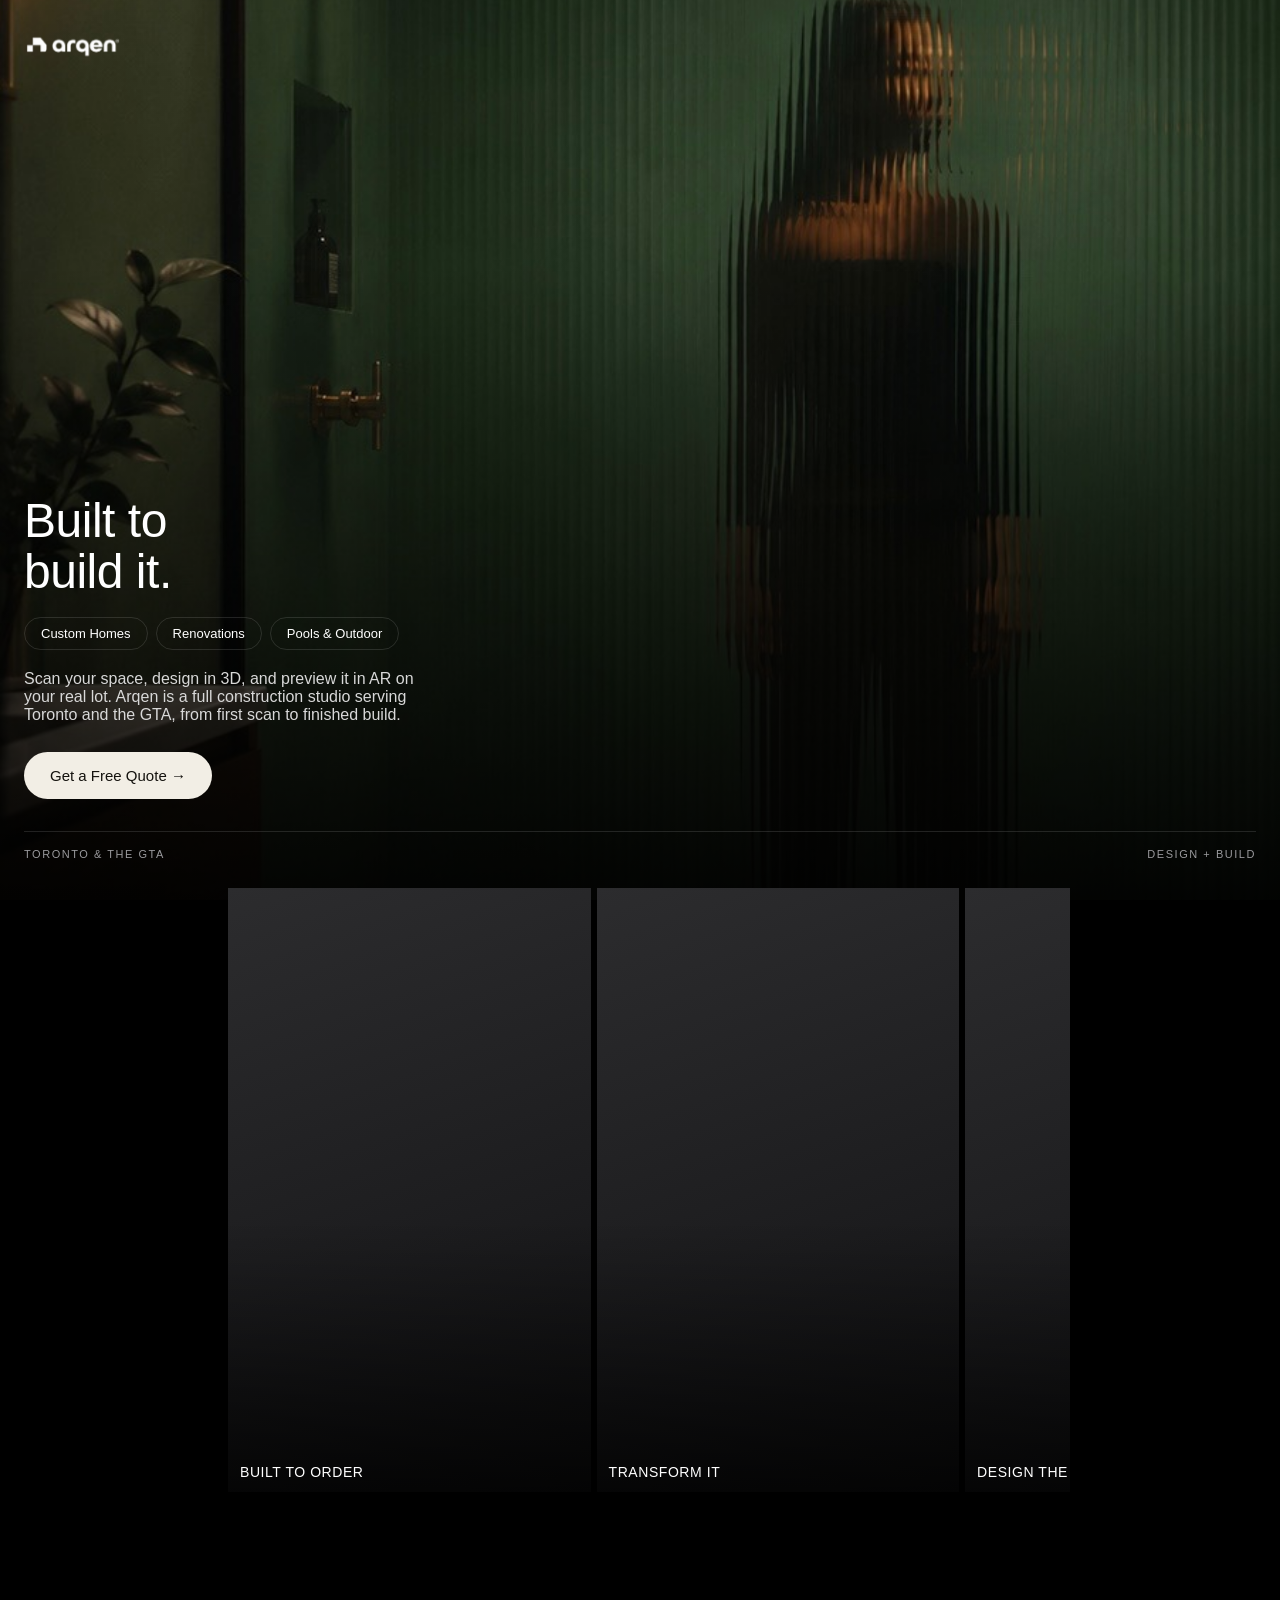
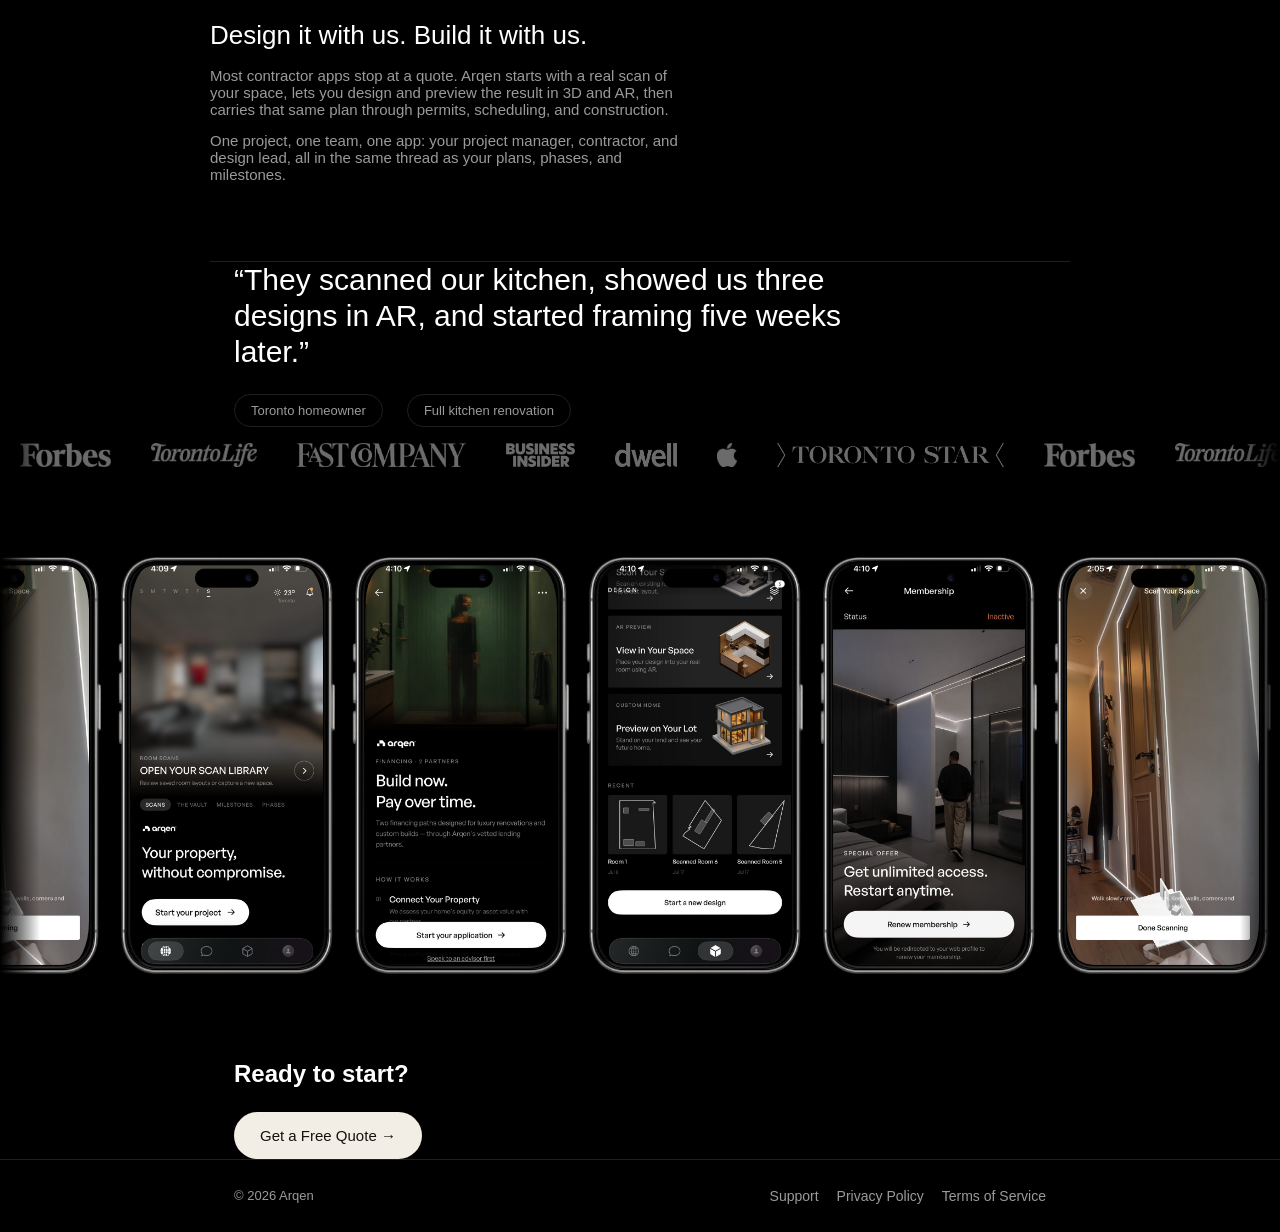
==== index.html @ 8a3a3254 "Phone carousel: manual scroll only (no auto-scroll), still loops infinitely, keep edge fade" ====
<!DOCTYPE html>
<html lang="en">
<head>
<meta charset="UTF-8">
<meta name="viewport" content="width=device-width, initial-scale=1.0">
<title>Arqen — Built to Build It</title>
<meta name="description" content="Arqen is a construction studio serving Toronto and the GTA. Scan, design, and preview your renovation, custom home, pool, or outdoor project in AR, then let our team build it.">
<link rel="stylesheet" href="style.css">
</head>
<body>

<section class="hero">
  <div class="hero-bg" style="background-image:url('img/hero.jpg');"></div>

  <div class="brandbar">
    <img src="img/logo.png" alt="Arqen">
  </div>

  <a id="float-quote" class="btn btn-primary float-cta" href="#quote">Get a Free Quote →</a>

  <div class="hero-content">
    <h1>Built to<br>build it.</h1>

    <div class="tags-row">
      <span class="tag">Custom Homes</span>
      <span class="tag">Renovations</span>
      <span class="tag">Pools &amp; Outdoor</span>
    </div>

    <p class="sub">Scan your space, design in 3D, and preview it in AR on your real lot. Arqen is a full construction studio serving Toronto and the GTA, from first scan to finished build.</p>

    <a class="btn btn-primary" href="#quote">Get a Free Quote →</a>

    <div class="infobar">
      <span class="eyebrow">Toronto &amp; the GTA</span>
      <span class="eyebrow">Design + Build</span>
    </div>
  </div>
</section>

<section class="block carousel-block fade-up">
  <div class="carousel">
    <div class="carousel-card">
      <div class="cap">
        <div class="title">BUILT TO ORDER</div>
      </div>
    </div>
    <div class="carousel-card">
      <div class="cap">
        <div class="title">TRANSFORM IT</div>
      </div>
    </div>
    <div class="carousel-card">
      <div class="cap">
        <div class="title">DESIGN THE YARD</div>
      </div>
    </div>
    <div class="carousel-card">
      <div class="cap">
        <div class="title">SCAN IT FIRST</div>
      </div>
    </div>
  </div>
</section>

<section class="wrap block fade-up">
  <h2>Design it with us. Build it with us.</h2>
  <p>Most contractor apps stop at a quote. Arqen starts with a real scan of your space, lets you design and preview the result in 3D and AR, then carries that same plan through permits, scheduling, and construction.</p>
  <p>One project, one team, one app: your project manager, contractor, and design lead, all in the same thread as your plans, phases, and milestones.</p>
</section>

<section class="wrap quote-block fade-up">
  <blockquote>&ldquo;They scanned our kitchen, showed us three designs in AR, and started framing five weeks later.&rdquo;</blockquote>
  <div class="quote-meta">
    <span class="quote-badge">Toronto homeowner</span>
    <span class="quote-badge">Full kitchen renovation</span>
  </div>
</section>

<section class="fade-up" style="padding: 8px 0 48px;">
  <div class="press-marquee">
    <div class="press-track" id="pressTrack">
      <div class="press-row">
        <img class="press-item" src="img/press/forbes-white.png" alt="Forbes">
        <img class="press-item" src="img/press/toronto-life-white.png" alt="Toronto Life">
        <img class="press-item" src="img/press/fast-company-white.png" alt="Fast Company">
        <img class="press-item" src="img/press/business-insider-white.png" alt="Business Insider">
        <img class="press-item" src="img/press/dwell-white.png" alt="Dwell">
        <img class="press-item" src="img/press/apple-white.png" alt="Apple">
        <img class="press-item" src="img/press/toronto-star-white.png" alt="Toronto Star">
      </div>
      <div class="press-row" aria-hidden="true">
        <img class="press-item" src="img/press/forbes-white.png" alt="">
        <img class="press-item" src="img/press/toronto-life-white.png" alt="">
        <img class="press-item" src="img/press/fast-company-white.png" alt="">
        <img class="press-item" src="img/press/business-insider-white.png" alt="">
        <img class="press-item" src="img/press/dwell-white.png" alt="">
        <img class="press-item" src="img/press/apple-white.png" alt="">
        <img class="press-item" src="img/press/toronto-star-white.png" alt="">
      </div>
    </div>
  </div>
</section>

<section class="phones-block fade-up">
  <div class="phones-marquee">
    <div class="phones-track" id="phonesTrack">
      <div class="phones-row">
        <div class="phone-mock"><div class="phone-screen"><img src="img/screenshots/app-1.jpg" alt="Arqen app screen"></div><img class="phone-frame" src="img/iphone17-frame.png" alt=""></div>
        <div class="phone-mock"><div class="phone-screen"><img src="img/screenshots/app-2.jpg" alt="Arqen app screen"></div><img class="phone-frame" src="img/iphone17-frame.png" alt=""></div>
        <div class="phone-mock"><div class="phone-screen"><img src="img/screenshots/app-3.jpg" alt="Arqen app screen"></div><img class="phone-frame" src="img/iphone17-frame.png" alt=""></div>
        <div class="phone-mock"><div class="phone-screen"><img src="img/screenshots/app-4.jpg" alt="Arqen app screen"></div><img class="phone-frame" src="img/iphone17-frame.png" alt=""></div>
        <div class="phone-mock"><div class="phone-screen"><img src="img/screenshots/app-5.jpg" alt="Arqen app screen"></div><img class="phone-frame" src="img/iphone17-frame.png" alt=""></div>
      </div>
      <div class="phones-row" aria-hidden="true">
        <div class="phone-mock"><div class="phone-screen"><img src="img/screenshots/app-1.jpg" alt=""></div><img class="phone-frame" src="img/iphone17-frame.png" alt=""></div>
        <div class="phone-mock"><div class="phone-screen"><img src="img/screenshots/app-2.jpg" alt=""></div><img class="phone-frame" src="img/iphone17-frame.png" alt=""></div>
        <div class="phone-mock"><div class="phone-screen"><img src="img/screenshots/app-3.jpg" alt=""></div><img class="phone-frame" src="img/iphone17-frame.png" alt=""></div>
        <div class="phone-mock"><div class="phone-screen"><img src="img/screenshots/app-4.jpg" alt=""></div><img class="phone-frame" src="img/iphone17-frame.png" alt=""></div>
        <div class="phone-mock"><div class="phone-screen"><img src="img/screenshots/app-5.jpg" alt=""></div><img class="phone-frame" src="img/iphone17-frame.png" alt=""></div>
      </div>
    </div>
  </div>
</section>

<section class="wrap final-cta fade-up">
  <h2 style="margin-bottom:24px;">Ready to start?</h2>
  <a id="quote" class="btn btn-primary" href="mailto:support@arqenhause.com?subject=Free%20Quote%20Request">Get a Free Quote →</a>
</section>

<footer>
  <div class="wrap">
    <div class="muted">© 2026 Arqen</div>
    <div class="links">
      <a href="/support.html">Support</a>
      <a href="/privacy.html">Privacy Policy</a>
      <a href="/terms.html">Terms of Service</a>
    </div>
  </div>
</footer>

<script>
  var els = document.querySelectorAll('.fade-up');
  var io = new IntersectionObserver(function(entries){
    entries.forEach(function(e){
      if (e.isIntersecting) { e.target.classList.add('in-view'); io.unobserve(e.target); }
    });
  }, { threshold: 0.15 });
  els.forEach(function(el){ io.observe(el); });

  var floatCta = document.getElementById('float-quote');
  var heroEl = document.querySelector('.hero');
  var heroH = heroEl.offsetHeight;
  function onScroll(){
    if (window.scrollY > heroH * 0.6) { floatCta.classList.add('show'); }
    else { floatCta.classList.remove('show'); }
  }
  window.addEventListener('scroll', onScroll, { passive: true });
  onScroll();

  // Press logo marquee: slow, seamless auto-scroll, mirrors the app paywall.
  (function(){
    var track = document.getElementById('pressTrack');
    if (!track) return;
    var speed = 34; // px/sec, matches the app's marquee feel
    function setDuration(){
      var half = track.scrollWidth / 2;
      if (half > 0) track.style.animationDuration = (half / speed) + 's';
    }
    setDuration();
    window.addEventListener('resize', setDuration);
  })();

  // App screenshot phone carousel: manual scroll only, loops infinitely, no snapping.
  (function(){
    var track = document.getElementById('phonesTrack');
    var viewport = track ? track.parentElement : null;
    if (!track || !viewport) return;
    function loopWidth(){ return track.scrollWidth / 2; }
    // Start in the middle copy so the user can scroll either direction and still loop.
    viewport.scrollLeft = loopWidth();
    viewport.addEventListener('scroll', function(){
      var half = loopWidth();
      if (half <= 0) return;
      if (viewport.scrollLeft <= 0) {
        viewport.scrollLeft += half;
      } else if (viewport.scrollLeft >= half * 2 - viewport.clientWidth) {
        viewport.scrollLeft -= half;
      }
    }, { passive: true });
  })();
</script>

</body>
</html>
---- style.css ----
@import url('https://api.fontshare.com/v2/css?f[]=general-sans@400,500,600,700&display=swap');

:root {
  --black: #000000;
  --charcoal-1: #1c1c1e;
  --charcoal-2: #2c2c2e;
  --cream: #f2eee5;
  --white: #ffffff;
  --muted: #9a9a9d;
  --hairline: rgba(255,255,255,0.12);
}
* { box-sizing: border-box; }
html, body { margin: 0; padding: 0; }
html { scrollbar-width: none; -ms-overflow-style: none; }
html::-webkit-scrollbar { display: none; width: 0; height: 0; }
body {
  background: var(--black);
  color: var(--white);
  font-family: 'General Sans', -apple-system, BlinkMacSystemFont, sans-serif;
  font-weight: 400;
  -webkit-font-smoothing: antialiased;
  scrollbar-width: none;
}
body::-webkit-scrollbar { display: none; width: 0; height: 0; }
a { color: var(--white); }

.eyebrow {
  text-transform: uppercase;
  letter-spacing: 0.14em;
  font-size: 12px;
  color: var(--muted);
  font-weight: 500;
}

/* Top logo row */
.brandbar {
  position: fixed;
  top: 28px;
  left: 24px;
  z-index: 50;
}
.brandbar img { height: 32px; display: block; }

/* Hero */
.hero {
  position: relative;
  min-height: 100vh;
  width: 100%;
  overflow: hidden;
  display: flex;
  flex-direction: column;
  justify-content: flex-end;
}
.hero-bg {
  position: absolute;
  inset: 0;
  background-size: cover;
  background-position: center;
  z-index: 0;
}
.hero-bg::after {
  content: "";
  position: absolute;
  inset: 0;
  background: linear-gradient(to bottom, rgba(0,0,0,0.05) 30%, rgba(0,0,0,0.9) 100%);
}
.hero-content {
  position: relative;
  z-index: 2;
  padding: 0 24px 40px;
}
.hero h1 {
  font-size: 11vw;
  line-height: 1.05;
  letter-spacing: -0.01em;
  font-weight: 500;
  margin: 0 0 20px;
}
@media (min-width: 640px) {
  .hero h1 { font-size: 48px; }
}

.tags-row {
  display: flex;
  gap: 8px;
  flex-wrap: wrap;
  margin-bottom: 20px;
}
.tag {
  border: 1px solid var(--hairline);
  border-radius: 999px;
  padding: 8px 16px;
  font-size: 13px;
  color: var(--white);
  white-space: nowrap;
}

.hero p.sub {
  color: #d8d8d8;
  font-size: 16px;
  max-width: 420px;
  margin: 0 0 28px;
  font-weight: 400;
}

.btn {
  display: inline-flex;
  align-items: center;
  gap: 8px;
  padding: 15px 26px;
  border-radius: 999px;
  font-weight: 500;
  font-size: 15px;
  text-decoration: none;
}
.btn-primary { background: var(--cream); color: #14120e; }
.btn-primary:hover { opacity: 0.9; }

/* Bottom hairline info bar */
.infobar {
  border-top: 1px solid var(--hairline);
  margin-top: 32px;
  padding-top: 16px;
  display: flex;
  justify-content: space-between;
  align-items: center;
}
.infobar .eyebrow { font-size: 11px; }

footer {
  border-top: 1px solid var(--hairline);
  padding: 28px 0;
  background: var(--black);
}
footer .wrap { max-width: 860px; margin: 0 auto; padding: 0 24px; display: flex; justify-content: space-between; align-items: center; flex-wrap: wrap; gap: 12px; }
footer .links { display: flex; gap: 18px; font-size: 14px; }
footer .links a { color: var(--muted); text-decoration: none; }
footer .links a:hover { color: var(--white); }
footer .muted { color: var(--muted); font-size: 13px; }

/* Scroll fade-in */
.fade-up {
  opacity: 0;
  transform: translateY(18px);
  transition: opacity 0.7s ease, transform 0.7s ease;
}
.fade-up.in-view {
  opacity: 1;
  transform: translateY(0);
}

section.block { padding: 64px 0; }
section.carousel-block { padding-top: 0; margin-top: -12px; }

/* Carousel */
.carousel {
  display: flex;
  gap: 6px;
  overflow-x: auto;
  max-width: 860px;
  margin: 0 auto;
  padding: 0 18px;
  scroll-padding-inline: 18px;
  scroll-snap-type: x proximity;
  -webkit-overflow-scrolling: touch;
}
.carousel::-webkit-scrollbar { display: none; }
.carousel-card {
  position: relative;
  flex: 0 0 44%;
  aspect-ratio: 3/5;
  border-radius: 0;
  overflow: hidden;
  scroll-snap-align: start;
  background: linear-gradient(160deg, var(--charcoal-2) 0%, var(--charcoal-1) 60%, #101011 100%);
}
.carousel-card::after {
  content: "";
  position: absolute;
  inset: 0;
  background: linear-gradient(to bottom, rgba(0,0,0,0) 55%, rgba(0,0,0,0.75) 100%);
}
.carousel-card .cap {
  position: absolute;
  left: 12px; bottom: 12px; right: 12px;
  z-index: 2;
}
.carousel-card .cap .title {
  font-size: 14px;
  font-weight: 500;
  text-transform: uppercase;
  letter-spacing: 0.04em;
}

/* Phone mockup carousel: manual scroll, infinite loop, no snapping */
section.phones-block { padding: 24px 0 64px; overflow: hidden; }
.phones-marquee {
  overflow-x: auto;
  overflow-y: hidden;
  -webkit-overflow-scrolling: touch;
  -webkit-mask-image: linear-gradient(to right, transparent 0, #000 40px, #000 calc(100% - 40px), transparent 100%);
  mask-image: linear-gradient(to right, transparent 0, #000 40px, #000 calc(100% - 40px), transparent 100%);
}
.phones-marquee::-webkit-scrollbar { display: none; }
.phones-track {
  display: flex;
  width: max-content;
}
.phones-row {
  display: flex;
  gap: 14px;
  padding: 0 7px;
  flex-shrink: 0;
}
.phone-mock {
  position: relative;
  flex: 0 0 auto;
  width: 220px;
  aspect-ratio: 711 / 1360;
}
.phone-mock .phone-screen {
  position: absolute;
  left: 6.33%;
  right: 6.33%;
  top: 2.43%;
  bottom: 2.65%;
  border-radius: 11%;
  overflow: hidden;
  background: linear-gradient(160deg, var(--charcoal-2) 0%, var(--charcoal-1) 60%, #101011 100%);
}
.phone-mock .phone-screen img {
  width: 100%;
  height: 100%;
  object-fit: cover;
  display: block;
}
.phone-mock .phone-frame {
  position: absolute;
  inset: 0;
  width: 100%;
  height: 100%;
  z-index: 2;
  pointer-events: none;
}

/* Copy block */
.block h2 {
  font-size: 26px;
  font-weight: 500;
  margin: 0 0 16px;
  max-width: 520px;
}
.block p {
  color: var(--muted);
  font-size: 15px;
  max-width: 480px;
  margin: 0 0 14px;
}

/* Quote */
.quote-block { padding: 64px 0; border-top: 1px solid var(--hairline); }
.quote-block blockquote {
  font-size: 30px;
  font-weight: 500;
  margin: 0 0 24px;
  max-width: 620px;
  line-height: 1.2;
}
.quote-meta {
  display: flex;
  gap: 24px;
  align-items: center;
  flex-wrap: wrap;
}
.quote-badge {
  border: 1px solid var(--hairline);
  border-radius: 999px;
  padding: 8px 16px;
  font-size: 13px;
  color: var(--muted);
}

/* Press marquee: slow, seamless auto-scroll, mirrors the app paywall */
.press-marquee {
  overflow: hidden;
  padding: 8px 0 16px;
  -webkit-mask-image: linear-gradient(to right, transparent, #000 40px, #000 calc(100% - 40px), transparent);
  mask-image: linear-gradient(to right, transparent, #000 40px, #000 calc(100% - 40px), transparent);
}
.press-track {
  display: flex;
  width: max-content;
  animation: press-scroll 30s linear infinite;
}
.press-marquee:hover .press-track { animation-play-state: paused; }
@keyframes press-scroll {
  from { transform: translateX(0); }
  to { transform: translateX(-50%); }
}
.press-row {
  display: flex;
  gap: 40px;
  flex: 0 0 auto;
  padding: 0 20px;
}
.press-item {
  flex: 0 0 auto;
  height: 24px;
  width: auto;
  opacity: 0.42;
  display: block;
}

/* Final CTA */
.final-cta { padding: 72px 0 96px; text-align: left; }

/* Floating quote button (mirrors the fixed logo, appears after scrolling past hero) */
.float-cta {
  position: fixed;
  top: 24px;
  right: 24px;
  z-index: 50;
  opacity: 0;
  transform: translateY(-8px);
  pointer-events: none;
  transition: opacity 0.35s ease, transform 0.35s ease;
  padding: 10px 18px;
  font-size: 13px;
}
.float-cta.show {
  opacity: 1;
  transform: translateY(0);
  pointer-events: auto;
}

/* Doc pages (support / privacy) keep readable on black for now */
.wrap { max-width: 860px; margin: 0 auto; padding: 0 24px; }
.doc { padding-top: 48px; }
.doc h1 { font-size: 32px; font-weight: 700; }
.doc h2 { font-size: 19px; font-weight: 600; margin-top: 32px; }
.doc p, .doc li { color: var(--muted); font-size: 15px; }
.doc .updated { color: var(--muted); font-size: 13px; margin-bottom: 28px; }
.doc a { color: var(--cream); }
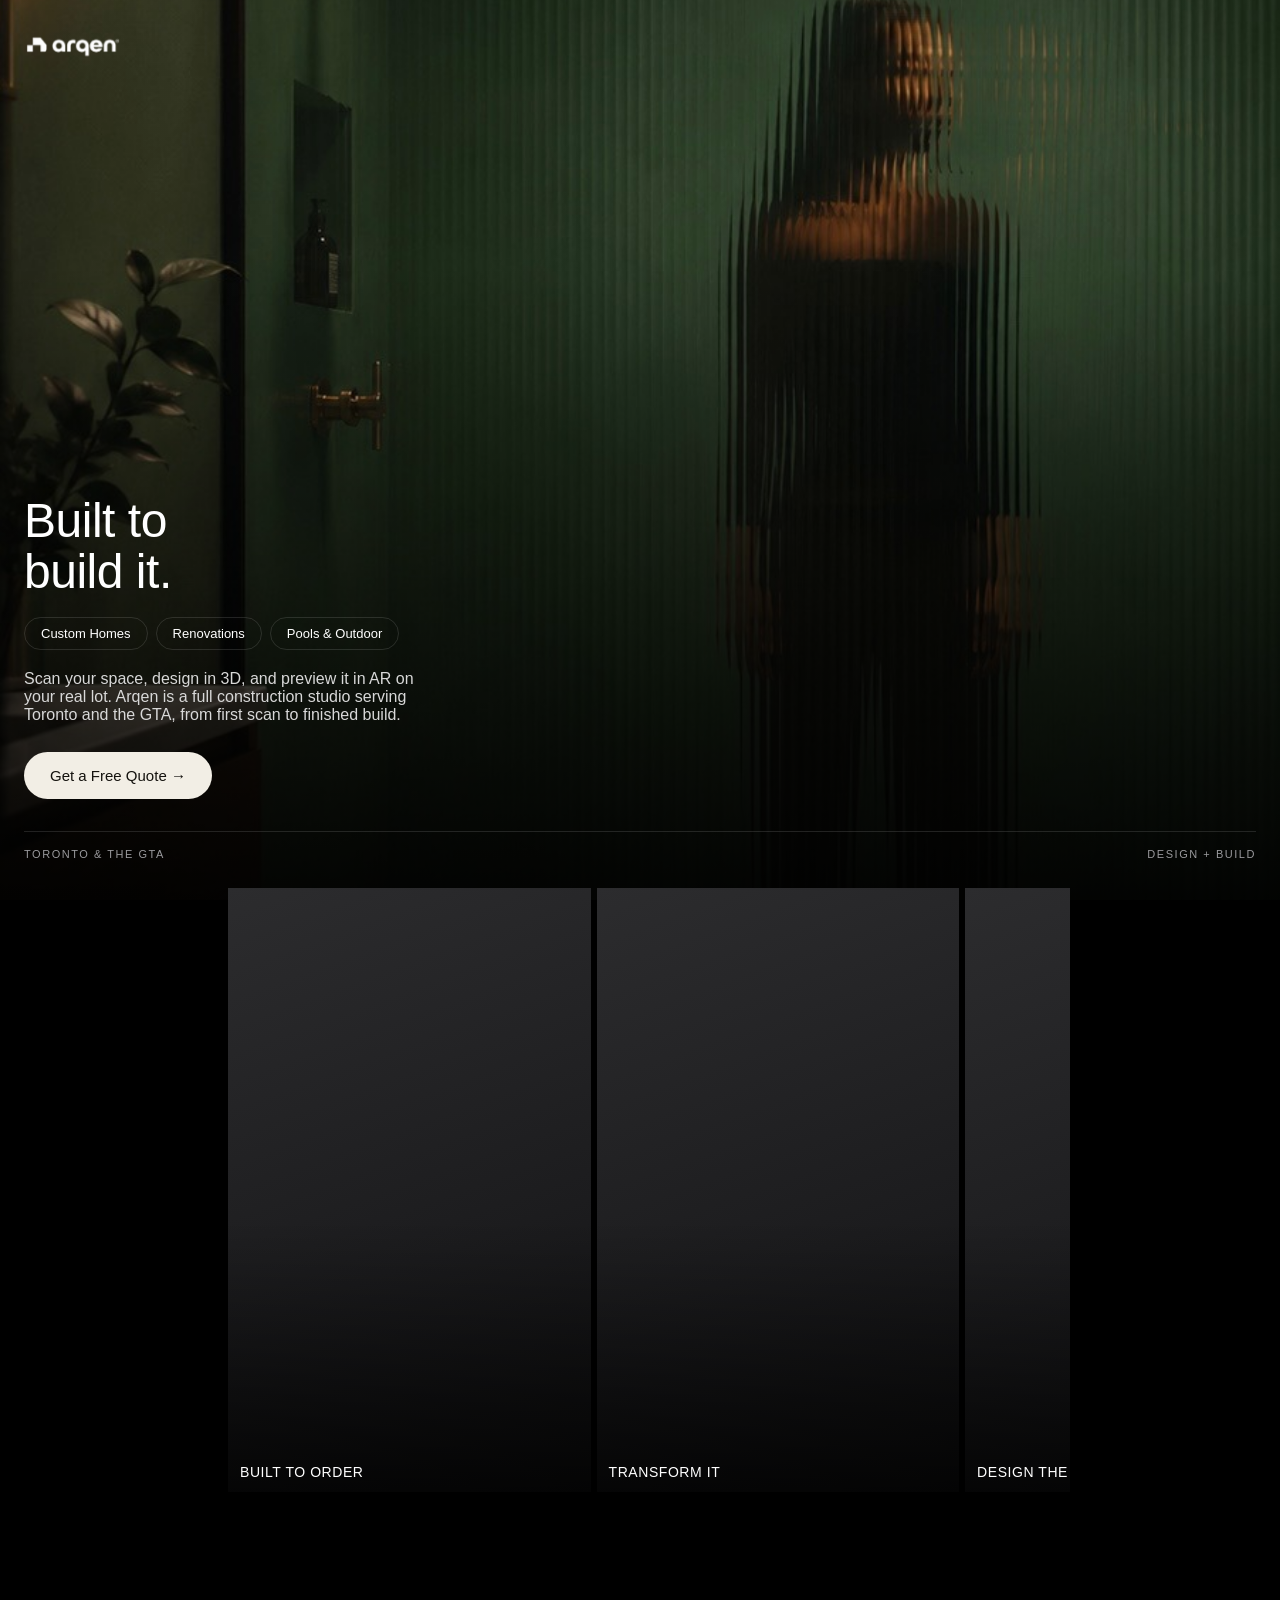
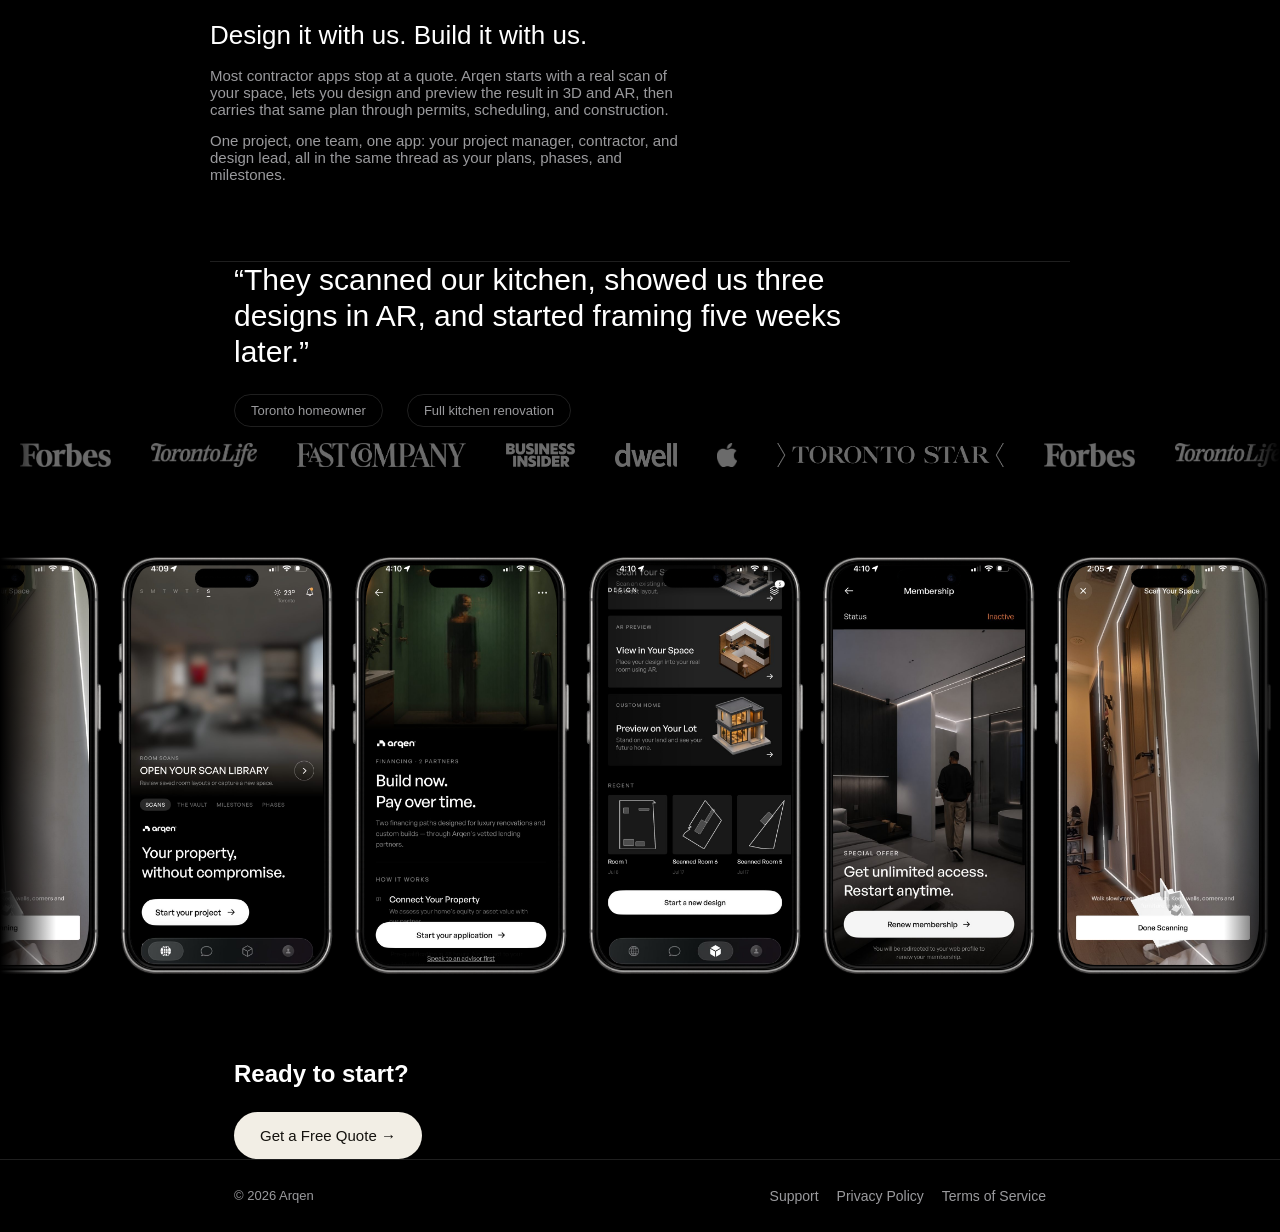
==== commit 96dd9d68: "Fix carousel not scrolling: move fade off the scrollable element itself (webkit-mask-image on an ove" ====
--- a/index.html
+++ b/index.html
@@ -104,22 +104,26 @@
 
 <section class="phones-block fade-up">
   <div class="phones-marquee">
-    <div class="phones-track" id="phonesTrack">
-      <div class="phones-row">
-        <div class="phone-mock"><div class="phone-screen"><img src="img/screenshots/app-1.jpg" alt="Arqen app screen"></div><img class="phone-frame" src="img/iphone17-frame.png" alt=""></div>
-        <div class="phone-mock"><div class="phone-screen"><img src="img/screenshots/app-2.jpg" alt="Arqen app screen"></div><img class="phone-frame" src="img/iphone17-frame.png" alt=""></div>
-        <div class="phone-mock"><div class="phone-screen"><img src="img/screenshots/app-3.jpg" alt="Arqen app screen"></div><img class="phone-frame" src="img/iphone17-frame.png" alt=""></div>
-        <div class="phone-mock"><div class="phone-screen"><img src="img/screenshots/app-4.jpg" alt="Arqen app screen"></div><img class="phone-frame" src="img/iphone17-frame.png" alt=""></div>
-        <div class="phone-mock"><div class="phone-screen"><img src="img/screenshots/app-5.jpg" alt="Arqen app screen"></div><img class="phone-frame" src="img/iphone17-frame.png" alt=""></div>
-      </div>
-      <div class="phones-row" aria-hidden="true">
-        <div class="phone-mock"><div class="phone-screen"><img src="img/screenshots/app-1.jpg" alt=""></div><img class="phone-frame" src="img/iphone17-frame.png" alt=""></div>
-        <div class="phone-mock"><div class="phone-screen"><img src="img/screenshots/app-2.jpg" alt=""></div><img class="phone-frame" src="img/iphone17-frame.png" alt=""></div>
-        <div class="phone-mock"><div class="phone-screen"><img src="img/screenshots/app-3.jpg" alt=""></div><img class="phone-frame" src="img/iphone17-frame.png" alt=""></div>
-        <div class="phone-mock"><div class="phone-screen"><img src="img/screenshots/app-4.jpg" alt=""></div><img class="phone-frame" src="img/iphone17-frame.png" alt=""></div>
-        <div class="phone-mock"><div class="phone-screen"><img src="img/screenshots/app-5.jpg" alt=""></div><img class="phone-frame" src="img/iphone17-frame.png" alt=""></div>
+    <div class="phones-scroll" id="phonesScroll">
+      <div class="phones-track" id="phonesTrack">
+        <div class="phones-row">
+          <div class="phone-mock"><div class="phone-screen"><img src="img/screenshots/app-1.jpg" alt="Arqen app screen"></div><img class="phone-frame" src="img/iphone17-frame.png" alt=""></div>
+          <div class="phone-mock"><div class="phone-screen"><img src="img/screenshots/app-2.jpg" alt="Arqen app screen"></div><img class="phone-frame" src="img/iphone17-frame.png" alt=""></div>
+          <div class="phone-mock"><div class="phone-screen"><img src="img/screenshots/app-3.jpg" alt="Arqen app screen"></div><img class="phone-frame" src="img/iphone17-frame.png" alt=""></div>
+          <div class="phone-mock"><div class="phone-screen"><img src="img/screenshots/app-4.jpg" alt="Arqen app screen"></div><img class="phone-frame" src="img/iphone17-frame.png" alt=""></div>
+          <div class="phone-mock"><div class="phone-screen"><img src="img/screenshots/app-5.jpg" alt="Arqen app screen"></div><img class="phone-frame" src="img/iphone17-frame.png" alt=""></div>
+        </div>
+        <div class="phones-row" aria-hidden="true">
+          <div class="phone-mock"><div class="phone-screen"><img src="img/screenshots/app-1.jpg" alt=""></div><img class="phone-frame" src="img/iphone17-frame.png" alt=""></div>
+          <div class="phone-mock"><div class="phone-screen"><img src="img/screenshots/app-2.jpg" alt=""></div><img class="phone-frame" src="img/iphone17-frame.png" alt=""></div>
+          <div class="phone-mock"><div class="phone-screen"><img src="img/screenshots/app-3.jpg" alt=""></div><img class="phone-frame" src="img/iphone17-frame.png" alt=""></div>
+          <div class="phone-mock"><div class="phone-screen"><img src="img/screenshots/app-4.jpg" alt=""></div><img class="phone-frame" src="img/iphone17-frame.png" alt=""></div>
+          <div class="phone-mock"><div class="phone-screen"><img src="img/screenshots/app-5.jpg" alt=""></div><img class="phone-frame" src="img/iphone17-frame.png" alt=""></div>
+        </div>
       </div>
     </div>
+    <div class="fade-edge fade-left" aria-hidden="true"></div>
+    <div class="fade-edge fade-right" aria-hidden="true"></div>
   </div>
 </section>
 
@@ -174,7 +178,7 @@
   // App screenshot phone carousel: manual scroll only, loops infinitely, no snapping.
   (function(){
     var track = document.getElementById('phonesTrack');
-    var viewport = track ? track.parentElement : null;
+    var viewport = document.getElementById('phonesScroll');
     if (!track || !viewport) return;
     function loopWidth(){ return track.scrollWidth / 2; }
     // Start in the middle copy so the user can scroll either direction and still loop.
--- a/style.css
+++ b/style.css
@@ -193,15 +193,31 @@
 }
 
 /* Phone mockup carousel: manual scroll, infinite loop, no snapping */
-section.phones-block { padding: 24px 0 64px; overflow: hidden; }
+section.phones-block { padding: 24px 0 64px; }
 .phones-marquee {
+  position: relative;
+}
+.phones-marquee .phones-scroll {
   overflow-x: auto;
   overflow-y: hidden;
   -webkit-overflow-scrolling: touch;
-  -webkit-mask-image: linear-gradient(to right, transparent 0, #000 40px, #000 calc(100% - 40px), transparent 100%);
-  mask-image: linear-gradient(to right, transparent 0, #000 40px, #000 calc(100% - 40px), transparent 100%);
-}
-.phones-marquee::-webkit-scrollbar { display: none; }
+}
+.phones-marquee .phones-scroll::-webkit-scrollbar { display: none; }
+.phones-marquee .fade-edge {
+  position: absolute;
+  top: 0; bottom: 0;
+  width: 56px;
+  z-index: 3;
+  pointer-events: none;
+}
+.phones-marquee .fade-left {
+  left: 0;
+  background: linear-gradient(to right, var(--black) 0%, rgba(0,0,0,0) 100%);
+}
+.phones-marquee .fade-right {
+  right: 0;
+  background: linear-gradient(to left, var(--black) 0%, rgba(0,0,0,0) 100%);
+}
 .phones-track {
   display: flex;
   width: max-content;
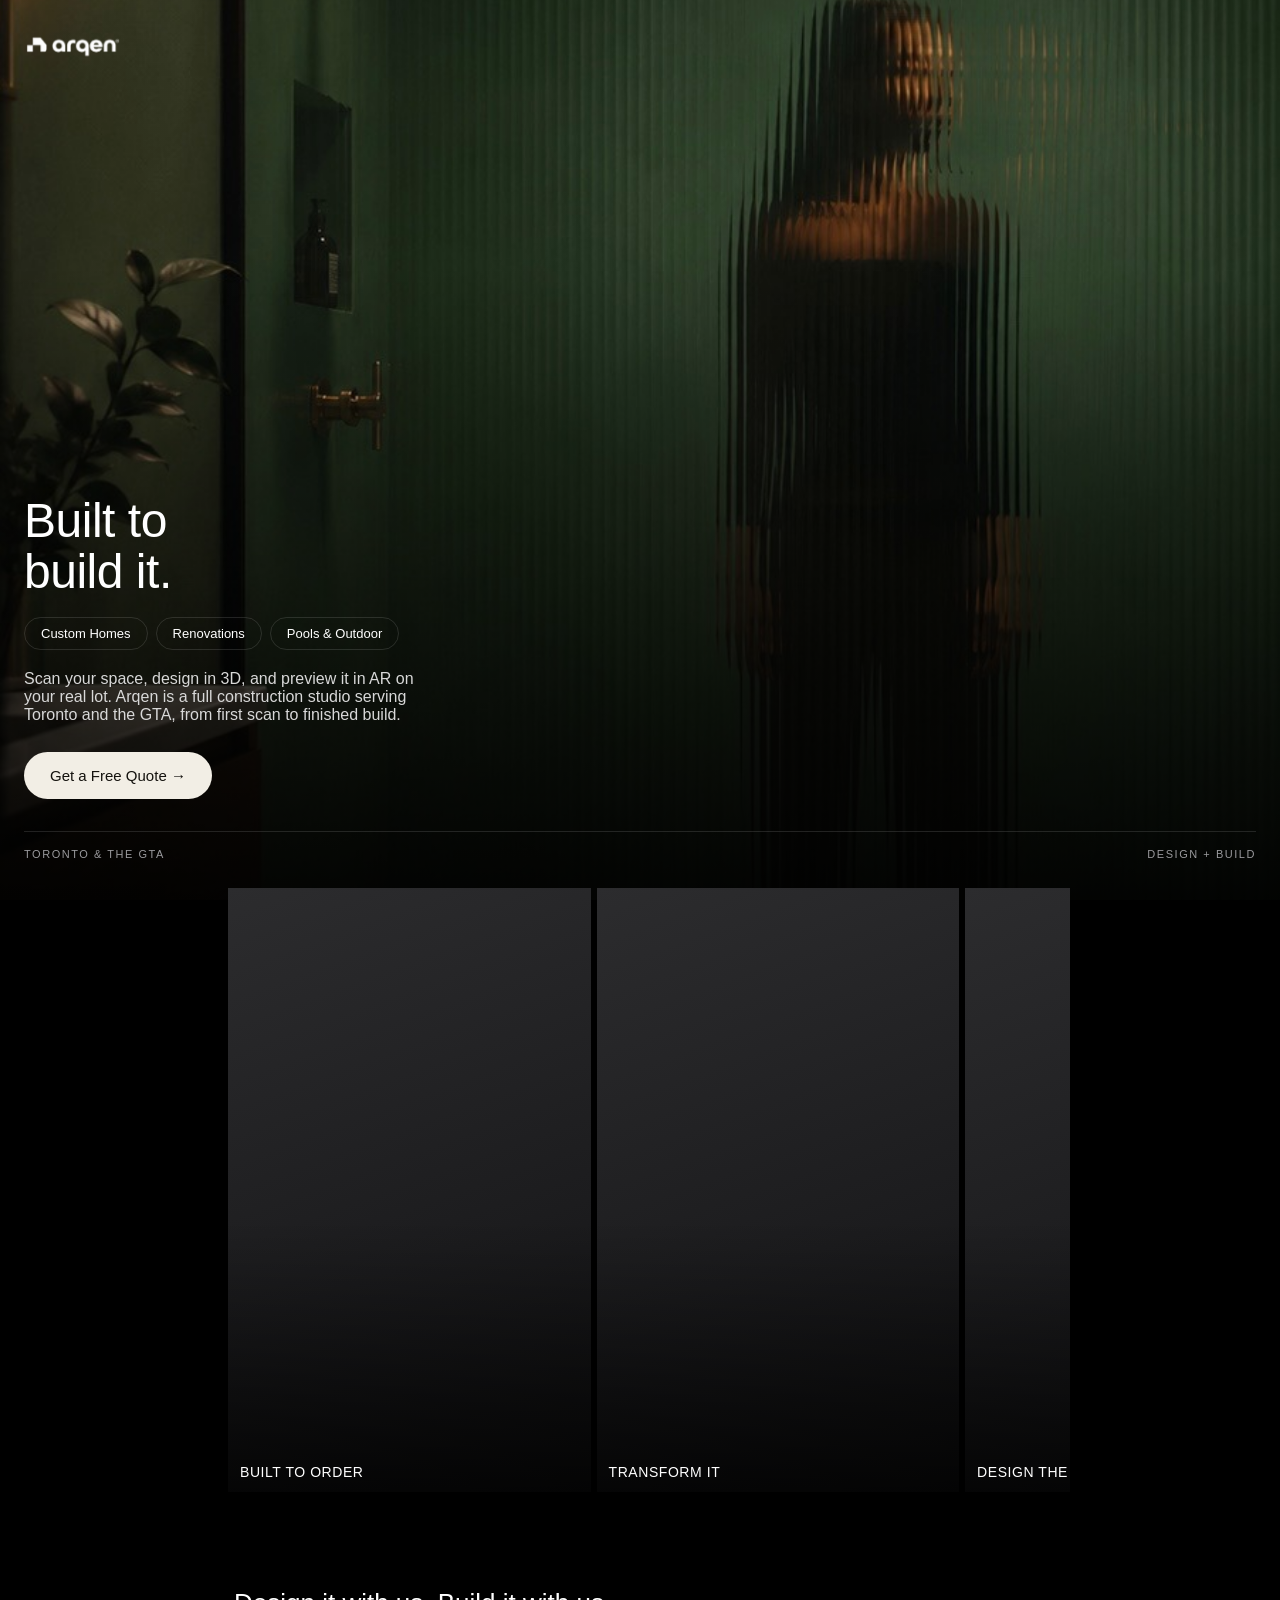
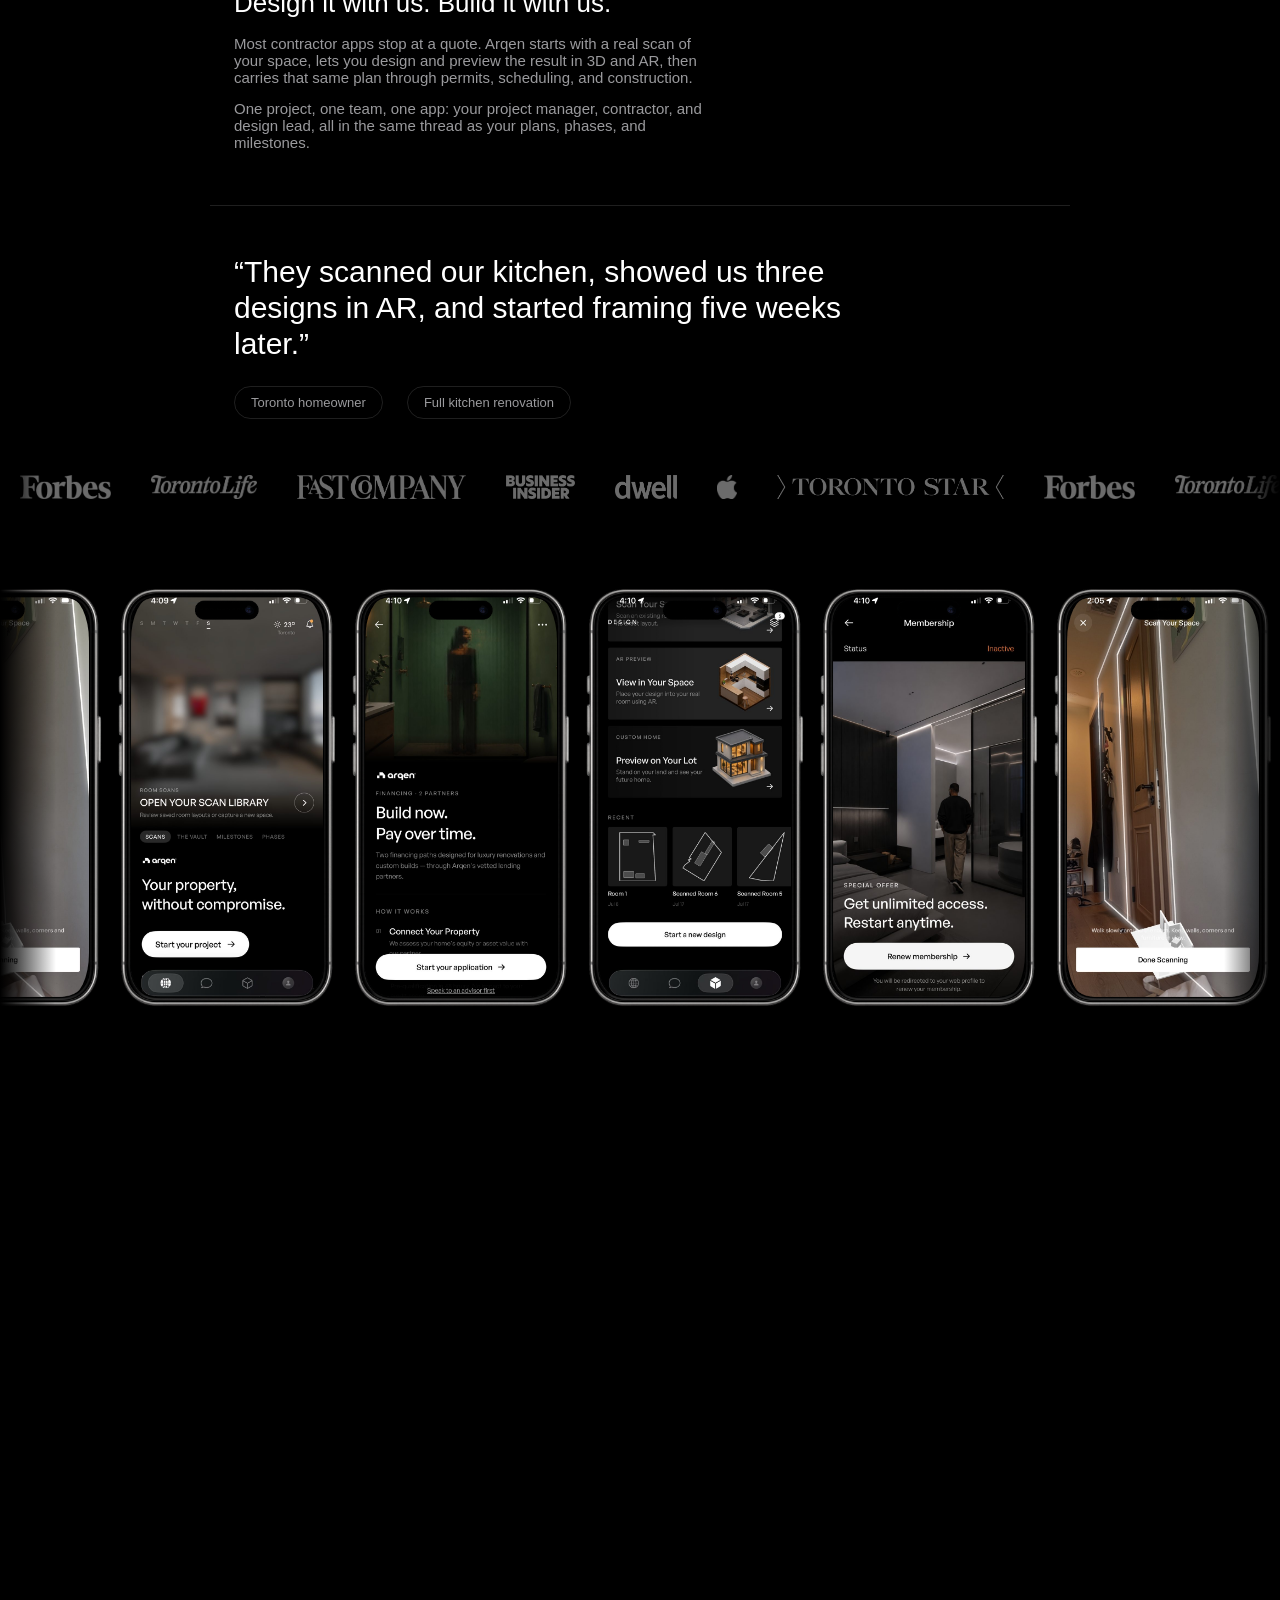
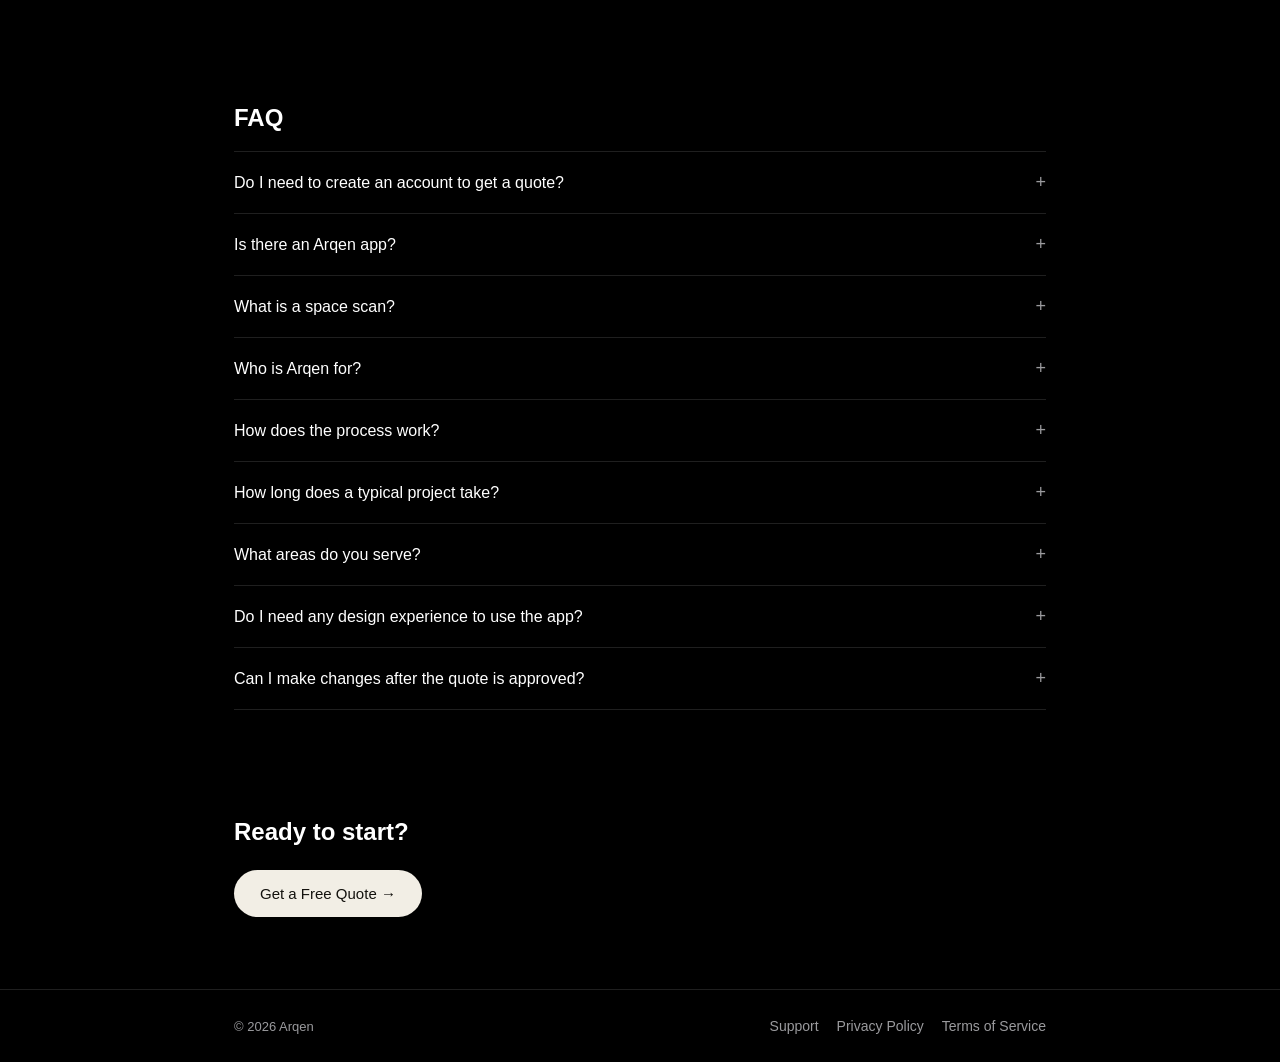
==== commit 5dc23d5d: "Add project-type grid (charcoal placeholders) and FAQ accordion after phone mockups" ====
--- a/index.html
+++ b/index.html
@@ -127,6 +127,95 @@
   </div>
 </section>
 
+<section class="wrap block grid-block fade-up">
+  <span class="eyebrow">What we build</span>
+  <h2>One studio, every kind of project.</h2>
+  <p>Custom homes, full renovations, pools and outdoor living, all scanned, designed, and built by the same team.</p>
+  <div class="project-grid">
+    <div class="project-card">
+      <div class="ph"></div>
+      <div class="label">Custom Homes</div>
+    </div>
+    <div class="project-card">
+      <div class="ph"></div>
+      <div class="label">Renovations</div>
+    </div>
+    <div class="project-card">
+      <div class="ph"></div>
+      <div class="label">Pools &amp; Outdoor</div>
+    </div>
+  </div>
+</section>
+
+<section class="wrap faq-block fade-up">
+  <h2>FAQ</h2>
+  <div class="faq-list">
+    <div class="faq-item">
+      <button class="faq-q" type="button">
+        <span>Do I need to create an account to get a quote?</span>
+        <span class="faq-icon">+</span>
+      </button>
+      <div class="faq-a"><div class="faq-a-inner"><p>No. Request a free quote anytime, no account needed to get started. You'll create one later if you decide to move forward with a project.</p></div></div>
+    </div>
+    <div class="faq-item">
+      <button class="faq-q" type="button">
+        <span>Is there an Arqen app?</span>
+        <span class="faq-icon">+</span>
+      </button>
+      <div class="faq-a"><div class="faq-a-inner"><p>Yes. Download the Arqen app to scan your space, explore designs in 3D and AR, and message your project team once you're underway.</p></div></div>
+    </div>
+    <div class="faq-item">
+      <button class="faq-q" type="button">
+        <span>What is a space scan?</span>
+        <span class="faq-icon">+</span>
+      </button>
+      <div class="faq-a"><div class="faq-a-inner"><p>Using your phone's camera, we capture the exact dimensions of your space so every design and quote is based on your real lot, not a rough estimate.</p></div></div>
+    </div>
+    <div class="faq-item">
+      <button class="faq-q" type="button">
+        <span>Who is Arqen for?</span>
+        <span class="faq-icon">+</span>
+      </button>
+      <div class="faq-a"><div class="faq-a-inner"><p>Homeowners in Toronto and the GTA planning a custom build, a renovation, or a pool and outdoor project, and who want to see it before committing to it.</p></div></div>
+    </div>
+    <div class="faq-item">
+      <button class="faq-q" type="button">
+        <span>How does the process work?</span>
+        <span class="faq-icon">+</span>
+      </button>
+      <div class="faq-a"><div class="faq-a-inner"><p>Scan your space, review designs in AR, get a quote, then we handle permits, scheduling, and construction, all in the same app and with the same team.</p></div></div>
+    </div>
+    <div class="faq-item">
+      <button class="faq-q" type="button">
+        <span>How long does a typical project take?</span>
+        <span class="faq-icon">+</span>
+      </button>
+      <div class="faq-a"><div class="faq-a-inner"><p>It depends on scope. Most kitchen or bathroom renovations run 4 to 8 weeks once permits clear. Custom homes and larger builds are scoped project by project during your quote.</p></div></div>
+    </div>
+    <div class="faq-item">
+      <button class="faq-q" type="button">
+        <span>What areas do you serve?</span>
+        <span class="faq-icon">+</span>
+      </button>
+      <div class="faq-a"><div class="faq-a-inner"><p>Toronto and the greater GTA, including the surrounding suburbs and satellite cities.</p></div></div>
+    </div>
+    <div class="faq-item">
+      <button class="faq-q" type="button">
+        <span>Do I need any design experience to use the app?</span>
+        <span class="faq-icon">+</span>
+      </button>
+      <div class="faq-a"><div class="faq-a-inner"><p>No. Our design team builds out your options after your scan. The app is there so you can preview, compare, and approve, not so you have to design it yourself.</p></div></div>
+    </div>
+    <div class="faq-item">
+      <button class="faq-q" type="button">
+        <span>Can I make changes after the quote is approved?</span>
+        <span class="faq-icon">+</span>
+      </button>
+      <div class="faq-a"><div class="faq-a-inner"><p>Yes, within reason. Your project manager will walk through any change requests with you and let you know how they affect timeline and cost before anything is locked in.</p></div></div>
+    </div>
+  </div>
+</section>
+
 <section class="wrap final-cta fade-up">
   <h2 style="margin-bottom:24px;">Ready to start?</h2>
   <a id="quote" class="btn btn-primary" href="mailto:support@arqenhause.com?subject=Free%20Quote%20Request">Get a Free Quote →</a>
@@ -193,6 +282,26 @@
       }
     }, { passive: true });
   })();
+
+  // FAQ accordion: one open at a time, animated height.
+  (function(){
+    var items = document.querySelectorAll('.faq-item');
+    items.forEach(function(item){
+      var q = item.querySelector('.faq-q');
+      var a = item.querySelector('.faq-a');
+      q.addEventListener('click', function(){
+        var isOpen = item.classList.contains('open');
+        items.forEach(function(other){
+          other.classList.remove('open');
+          other.querySelector('.faq-a').style.maxHeight = null;
+        });
+        if (!isOpen) {
+          item.classList.add('open');
+          a.style.maxHeight = a.scrollHeight + 'px';
+        }
+      });
+    });
+  })();
 </script>
 
 </body>
--- a/style.css
+++ b/style.css
@@ -149,7 +149,7 @@
   transform: translateY(0);
 }
 
-section.block { padding: 64px 0; }
+section.block { padding-top: 56px; padding-bottom: 40px; }
 section.carousel-block { padding-top: 0; margin-top: -12px; }
 
 /* Carousel */
@@ -274,7 +274,7 @@
 }
 
 /* Quote */
-.quote-block { padding: 64px 0; border-top: 1px solid var(--hairline); }
+section.quote-block { padding-top: 48px; padding-bottom: 40px; border-top: 1px solid var(--hairline); }
 .quote-block blockquote {
   font-size: 30px;
   font-weight: 500;
@@ -327,8 +327,89 @@
   display: block;
 }
 
+/* Project type grid (charcoal placeholders until real photos land) */
+section.grid-block { padding-top: 56px; padding-bottom: 8px; border-top: 1px solid var(--hairline); }
+section.grid-block .eyebrow { display: block; margin-bottom: 12px; }
+.project-grid {
+  display: grid;
+  grid-template-columns: repeat(3, 1fr);
+  gap: 6px;
+  margin-top: 28px;
+}
+.project-card {
+  position: relative;
+  aspect-ratio: 3/4;
+  overflow: hidden;
+  background: linear-gradient(160deg, var(--charcoal-2) 0%, var(--charcoal-1) 60%, #101011 100%);
+}
+.project-card::after {
+  content: "";
+  position: absolute;
+  inset: 0;
+  background: linear-gradient(to bottom, rgba(0,0,0,0) 55%, rgba(0,0,0,0.75) 100%);
+}
+.project-card .ph {
+  position: absolute;
+  inset: 0;
+}
+.project-card .label {
+  position: absolute;
+  left: 10px; bottom: 10px; right: 10px;
+  z-index: 2;
+  font-size: 12px;
+  font-weight: 500;
+  text-transform: uppercase;
+  letter-spacing: 0.03em;
+}
+@media (min-width: 640px) {
+  .project-card .label { font-size: 14px; }
+}
+
+/* FAQ accordion */
+section.faq-block { padding-top: 56px; padding-bottom: 40px; }
+.faq-list { margin-top: 8px; }
+.faq-item { border-top: 1px solid var(--hairline); }
+.faq-item:last-child { border-bottom: 1px solid var(--hairline); }
+.faq-q {
+  width: 100%;
+  display: flex;
+  align-items: center;
+  justify-content: space-between;
+  gap: 16px;
+  background: none;
+  border: none;
+  color: var(--white);
+  text-align: left;
+  font-family: inherit;
+  font-size: 16px;
+  font-weight: 500;
+  padding: 20px 0;
+  cursor: pointer;
+}
+.faq-icon {
+  flex: 0 0 auto;
+  font-size: 18px;
+  font-weight: 400;
+  color: var(--muted);
+  transition: transform 0.25s ease;
+}
+.faq-item.open .faq-icon { transform: rotate(45deg); }
+.faq-a {
+  max-height: 0;
+  overflow: hidden;
+  transition: max-height 0.3s ease;
+}
+.faq-a-inner { padding-bottom: 20px; }
+.faq-a p {
+  color: var(--muted);
+  font-size: 15px;
+  max-width: 560px;
+  margin: 0;
+  line-height: 1.5;
+}
+
 /* Final CTA */
-.final-cta { padding: 72px 0 96px; text-align: left; }
+section.final-cta { padding-top: 48px; padding-bottom: 72px; text-align: left; }
 
 /* Floating quote button (mirrors the fixed logo, appears after scrolling past hero) */
 .float-cta {
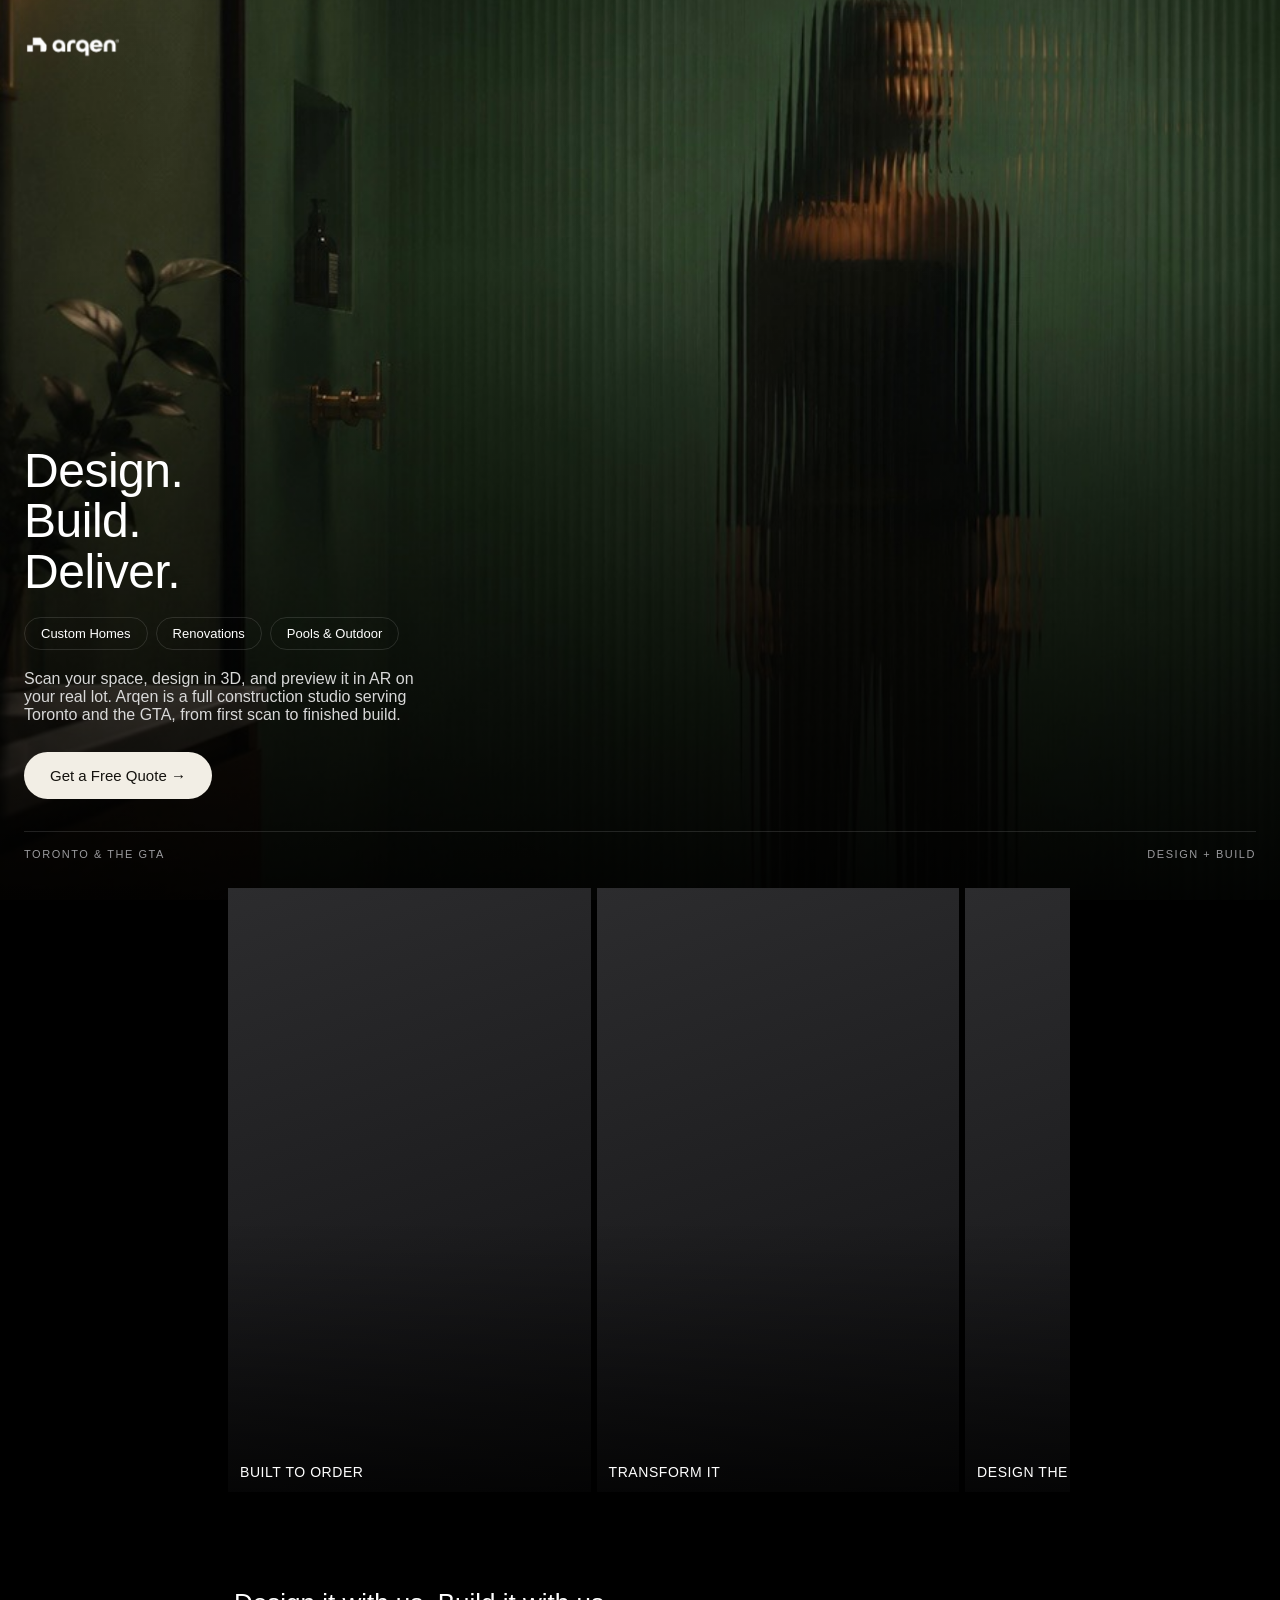
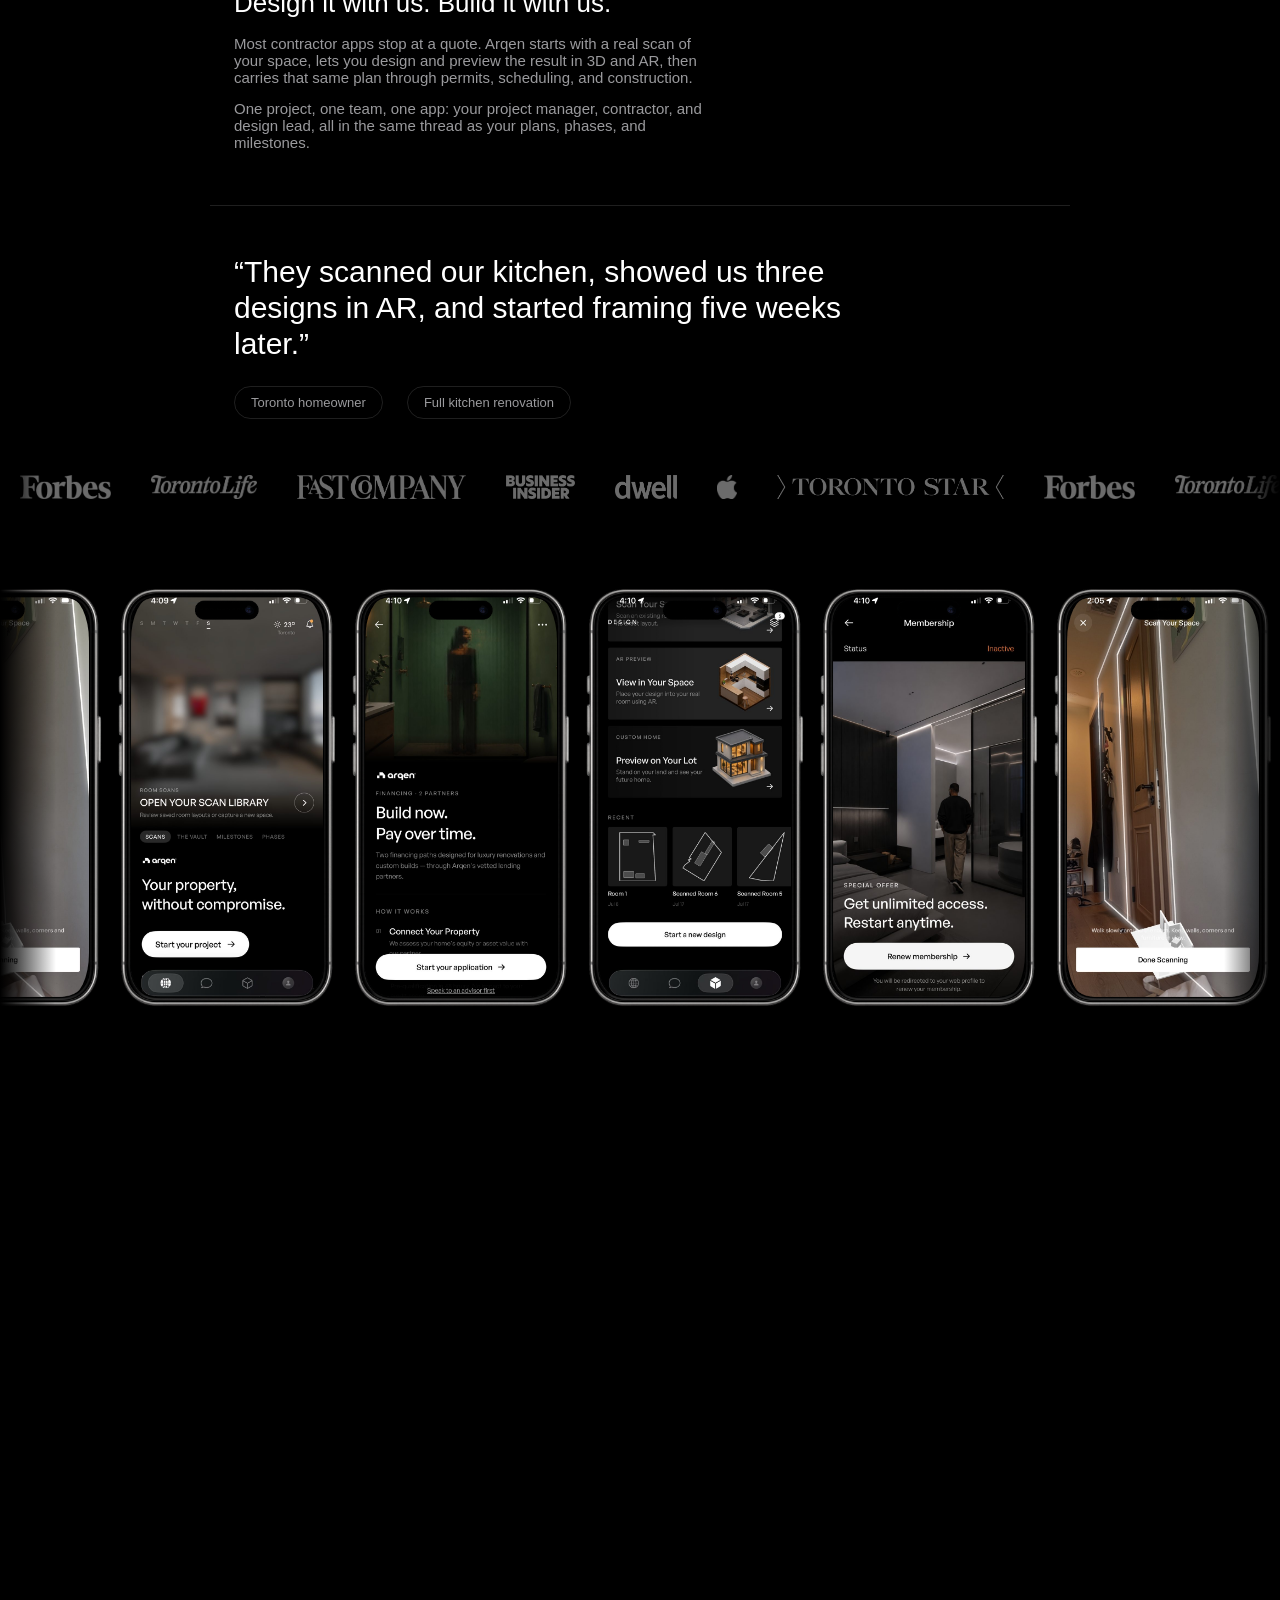
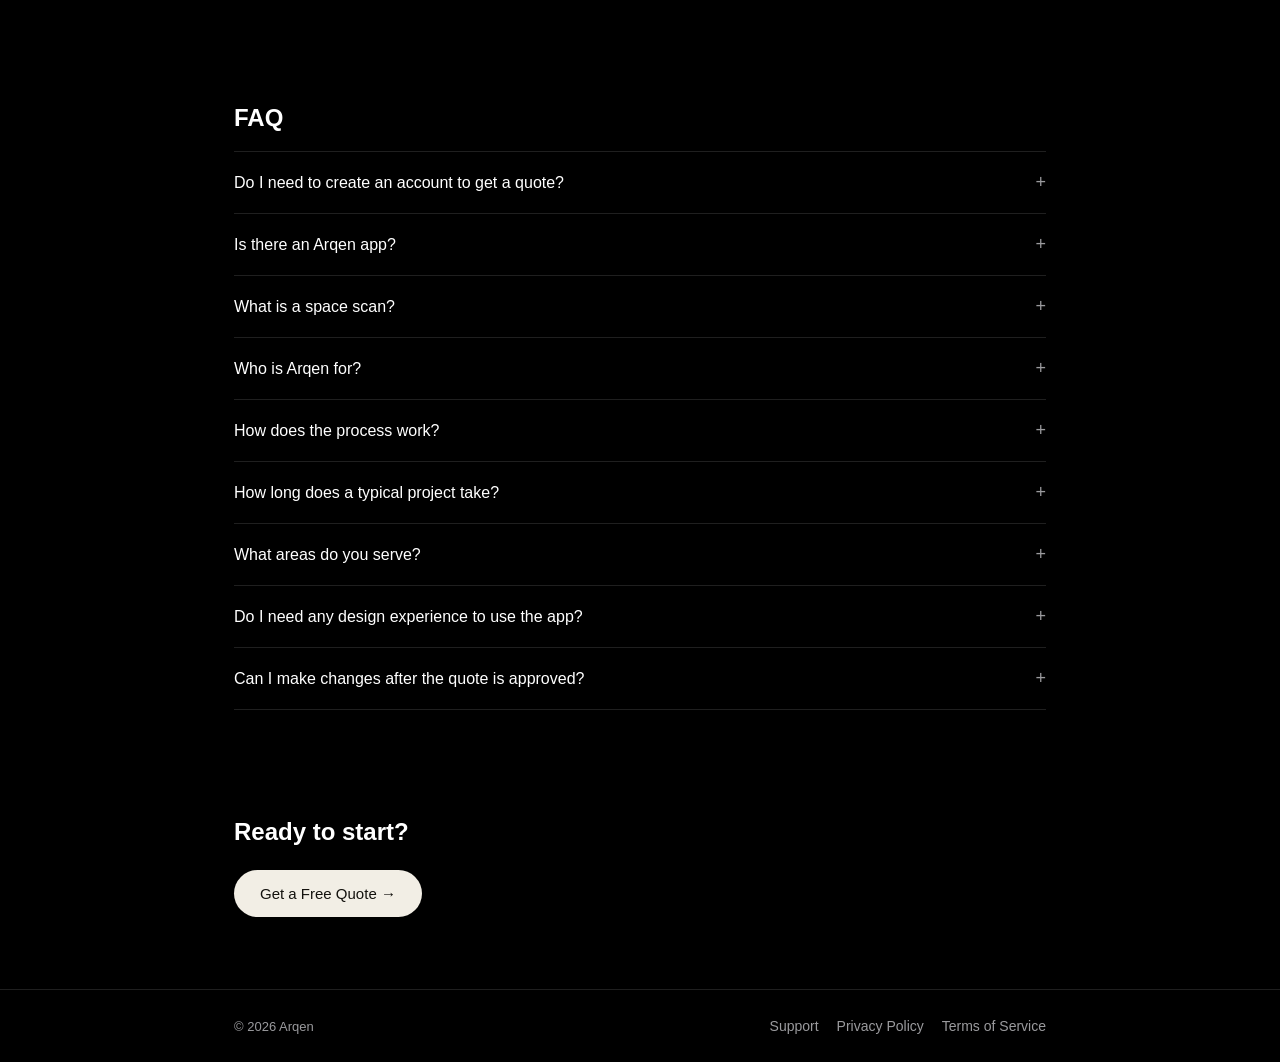
==== commit 02db5ef4: "Update slogan to Design. Build. Deliver." ====
--- a/index.html
+++ b/index.html
@@ -3,7 +3,7 @@
 <head>
 <meta charset="UTF-8">
 <meta name="viewport" content="width=device-width, initial-scale=1.0">
-<title>Arqen — Built to Build It</title>
+<title>Arqen — Design. Build. Deliver.</title>
 <meta name="description" content="Arqen is a construction studio serving Toronto and the GTA. Scan, design, and preview your renovation, custom home, pool, or outdoor project in AR, then let our team build it.">
 <link rel="stylesheet" href="style.css">
 </head>
@@ -16,10 +16,10 @@
     <img src="img/logo.png" alt="Arqen">
   </div>
 
-  <a id="float-quote" class="btn btn-primary float-cta" href="#quote">Get a Free Quote →</a>
+  <a id="float-quote" class="btn btn-primary float-cta" href="quote.html">Get a Free Quote →</a>
 
   <div class="hero-content">
-    <h1>Built to<br>build it.</h1>
+    <h1>Design.<br>Build.<br>Deliver.</h1>
 
     <div class="tags-row">
       <span class="tag">Custom Homes</span>
@@ -29,7 +29,7 @@
 
     <p class="sub">Scan your space, design in 3D, and preview it in AR on your real lot. Arqen is a full construction studio serving Toronto and the GTA, from first scan to finished build.</p>
 
-    <a class="btn btn-primary" href="#quote">Get a Free Quote →</a>
+    <a class="btn btn-primary" href="quote.html">Get a Free Quote →</a>
 
     <div class="infobar">
       <span class="eyebrow">Toronto &amp; the GTA</span>
@@ -218,7 +218,7 @@
 
 <section class="wrap final-cta fade-up">
   <h2 style="margin-bottom:24px;">Ready to start?</h2>
-  <a id="quote" class="btn btn-primary" href="mailto:support@arqenhause.com?subject=Free%20Quote%20Request">Get a Free Quote →</a>
+  <a id="quote" class="btn btn-primary" href="quote.html">Get a Free Quote →</a>
 </section>
 
 <footer>
--- a/style.css
+++ b/style.css
@@ -10,7 +10,7 @@
   --hairline: rgba(255,255,255,0.12);
 }
 * { box-sizing: border-box; }
-html, body { margin: 0; padding: 0; }
+html, body { margin: 0; padding: 0; max-width: 100%; overflow-x: hidden; }
 html { scrollbar-width: none; -ms-overflow-style: none; }
 html::-webkit-scrollbar { display: none; width: 0; height: 0; }
 body {
@@ -430,6 +430,112 @@
   pointer-events: auto;
 }
 
+/* Quote / download page */
+body.quote-page {
+  min-height: 100vh;
+  display: flex;
+  flex-direction: column;
+}
+.quote-topbar {
+  display: flex;
+  align-items: center;
+  justify-content: space-between;
+  padding: 24px 20px 0;
+}
+.quote-topbar span:first-child { width: 24px; }
+.quote-logo { height: 34px; display: block; }
+.quote-close {
+  font-size: 28px;
+  line-height: 1;
+  color: var(--muted);
+  text-decoration: none;
+  padding: 4px 6px;
+}
+.quote-close:hover { color: var(--white); }
+
+.quote-shell {
+  flex: 1;
+  width: 100%;
+  display: flex;
+  flex-direction: column;
+  align-items: center;
+  justify-content: center;
+  gap: 28px;
+  max-width: 480px;
+  margin: 0 auto;
+  padding: 32px 24px 56px;
+  text-align: center;
+}
+
+.qphones-marquee { position: relative; width: 100%; overflow: hidden; }
+.qphones-marquee .fade-edge {
+  position: absolute;
+  top: 0; bottom: 0;
+  width: 40px;
+  z-index: 3;
+  pointer-events: none;
+}
+.qphones-marquee .fade-left { left: 0; background: linear-gradient(to right, var(--black) 0%, rgba(0,0,0,0) 100%); }
+.qphones-marquee .fade-right { right: 0; background: linear-gradient(to left, var(--black) 0%, rgba(0,0,0,0) 100%); }
+.qphones-track {
+  display: flex;
+  width: max-content;
+  animation: qphones-scroll 60s linear infinite;
+}
+@keyframes qphones-scroll {
+  from { transform: translateX(0); }
+  to { transform: translateX(-50%); }
+}
+.qphones-row {
+  display: flex;
+  gap: 10px;
+  padding: 0 5px;
+  flex: 0 0 auto;
+}
+.qphone-mock {
+  position: relative;
+  flex: 0 0 auto;
+  width: 104px;
+  aspect-ratio: 711 / 1360;
+}
+.qphone-mock .phone-screen {
+  position: absolute;
+  left: 6.33%;
+  right: 6.33%;
+  top: 2.43%;
+  bottom: 2.65%;
+  border-radius: 11%;
+  overflow: hidden;
+  background: linear-gradient(160deg, var(--charcoal-2) 0%, var(--charcoal-1) 60%, #101011 100%);
+}
+.qphone-mock .phone-screen img { width: 100%; height: 100%; object-fit: cover; display: block; }
+.qphone-mock .phone-frame { position: absolute; inset: 0; width: 100%; height: 100%; z-index: 2; pointer-events: none; }
+
+.quote-testimonial {
+  font-size: 21px;
+  font-weight: 500;
+  line-height: 1.35;
+  margin: 0;
+  max-width: 400px;
+  width: 100%;
+}
+.quote-attrib {
+  color: var(--muted);
+  font-size: 13px;
+  margin-top: -16px;
+}
+
+.btn.full {
+  width: 100%;
+  max-width: 400px;
+  justify-content: center;
+}
+.btn-download { padding: 18px 28px; font-size: 16px; }
+.apple-icon { width: 17px; height: 17px; fill: #14120e; }
+@media (min-width: 640px) {
+  .quote-shell { padding-top: 48px; padding-bottom: 72px; }
+}
+
 /* Doc pages (support / privacy) keep readable on black for now */
 .wrap { max-width: 860px; margin: 0 auto; padding: 0 24px; }
 .doc { padding-top: 48px; }
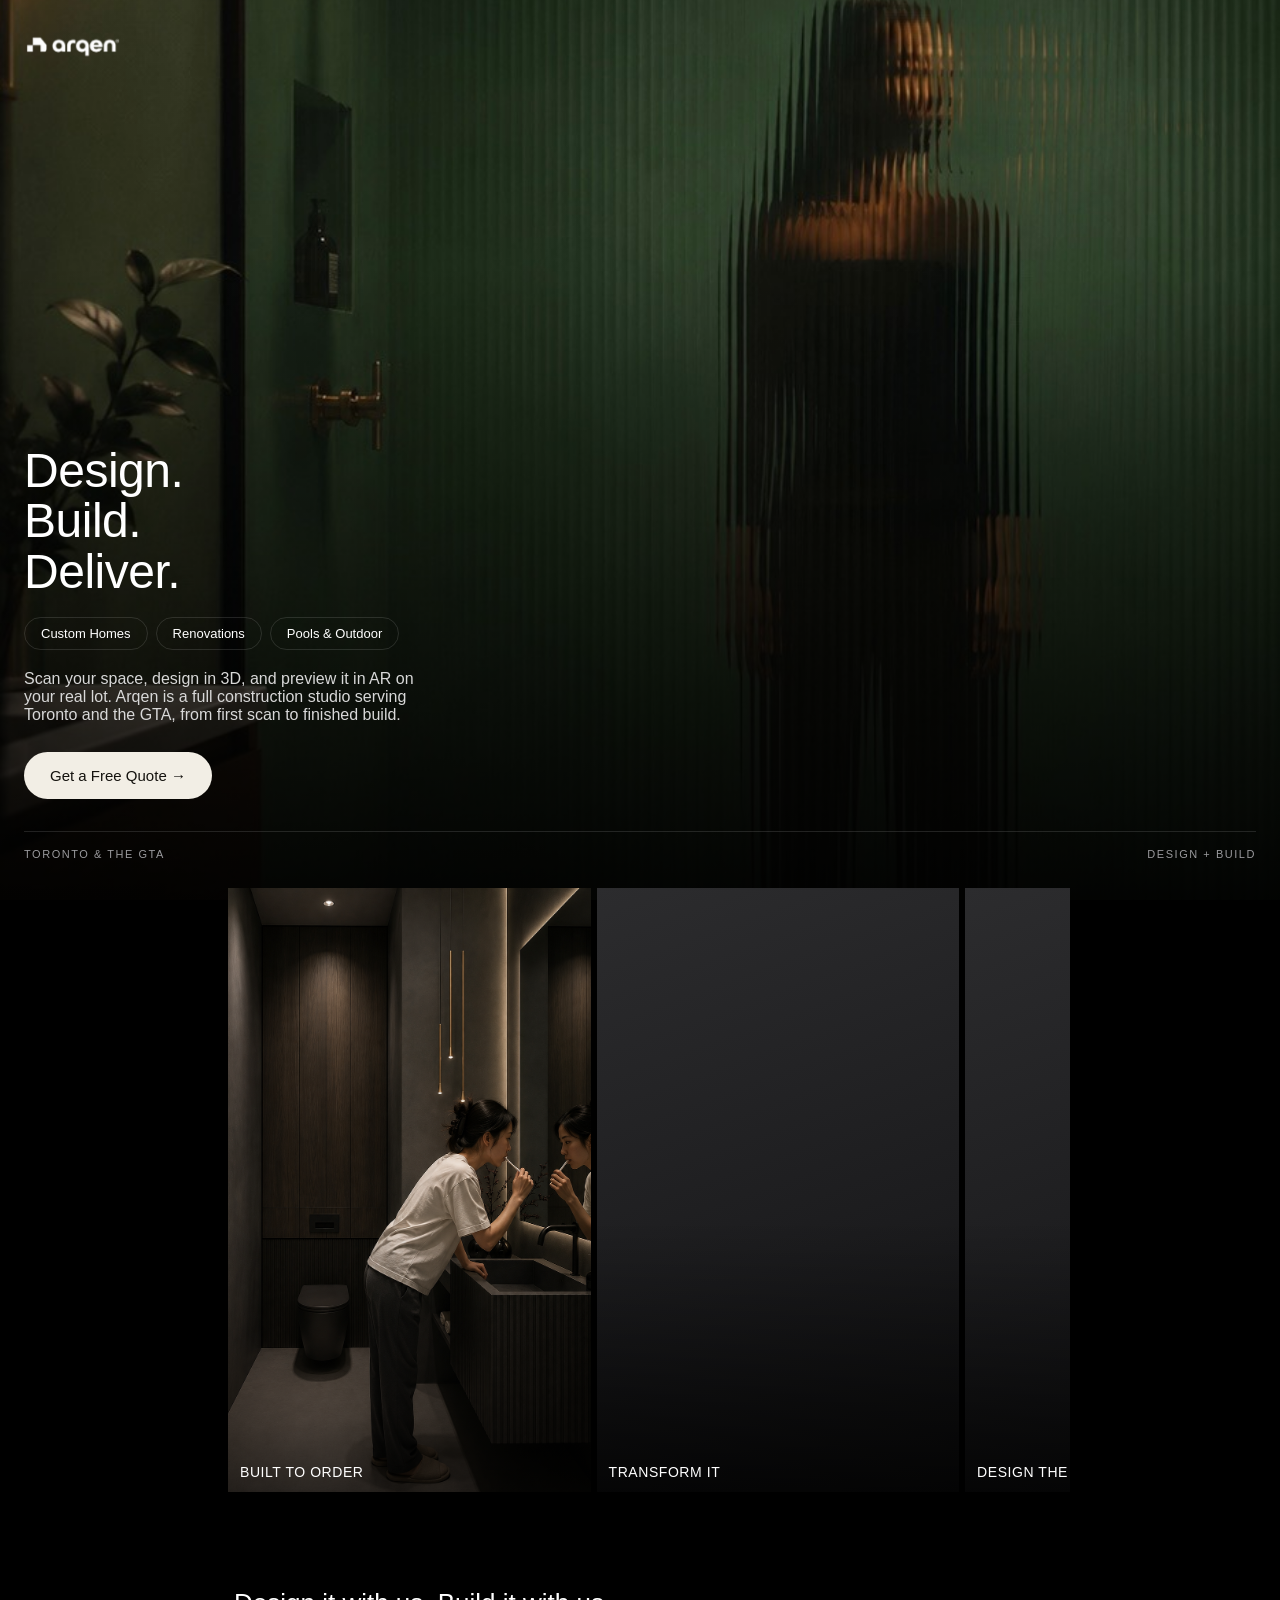
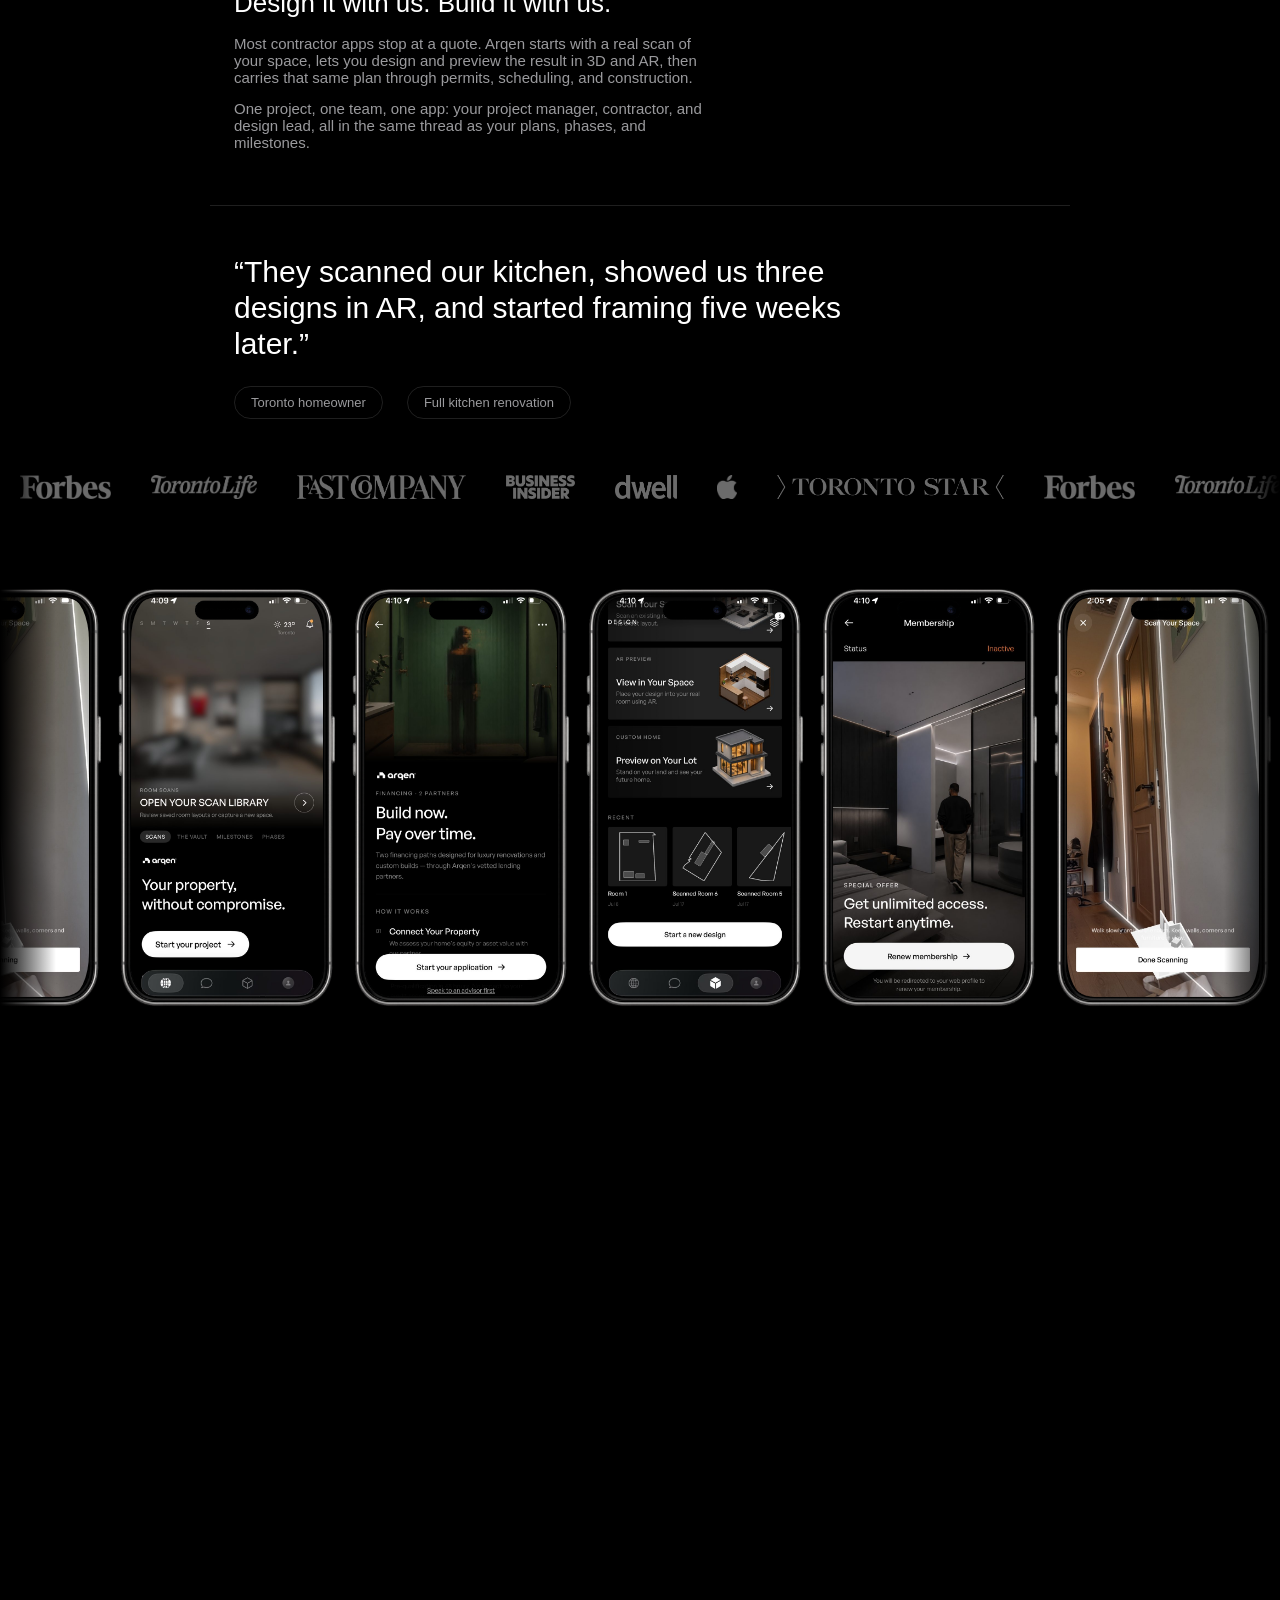
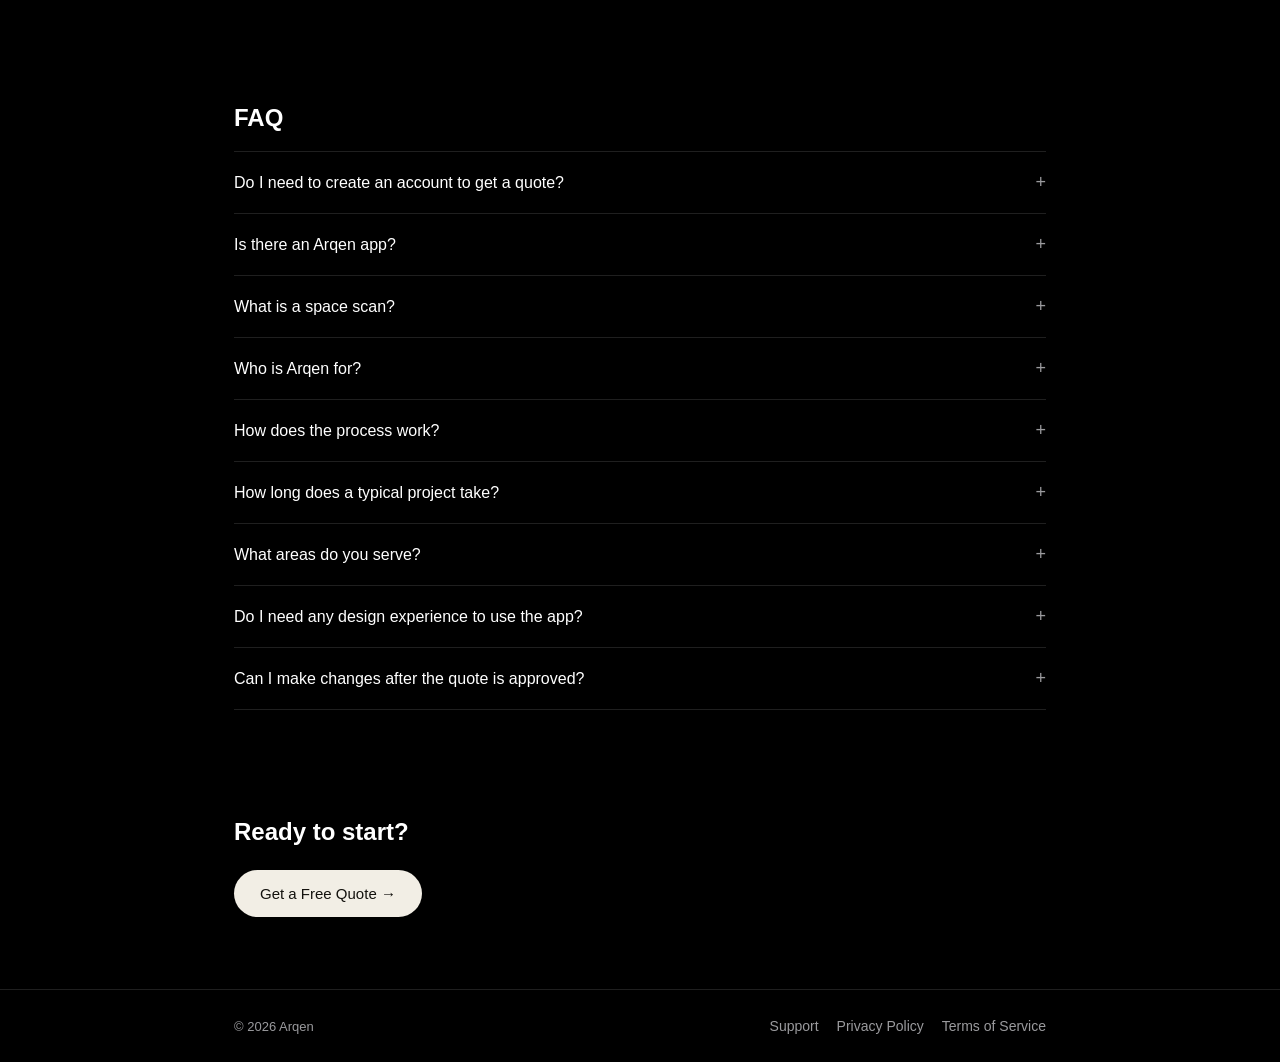
==== commit 13efd7b7: "Add background image to Built to Order card" ====
--- a/index.html
+++ b/index.html
@@ -40,7 +40,7 @@
 
 <section class="block carousel-block fade-up">
   <div class="carousel">
-    <div class="carousel-card">
+    <div class="carousel-card" style="background-image:url('img/built-to-order.jpg');background-size:cover;background-position:center;">
       <div class="cap">
         <div class="title">BUILT TO ORDER</div>
       </div>
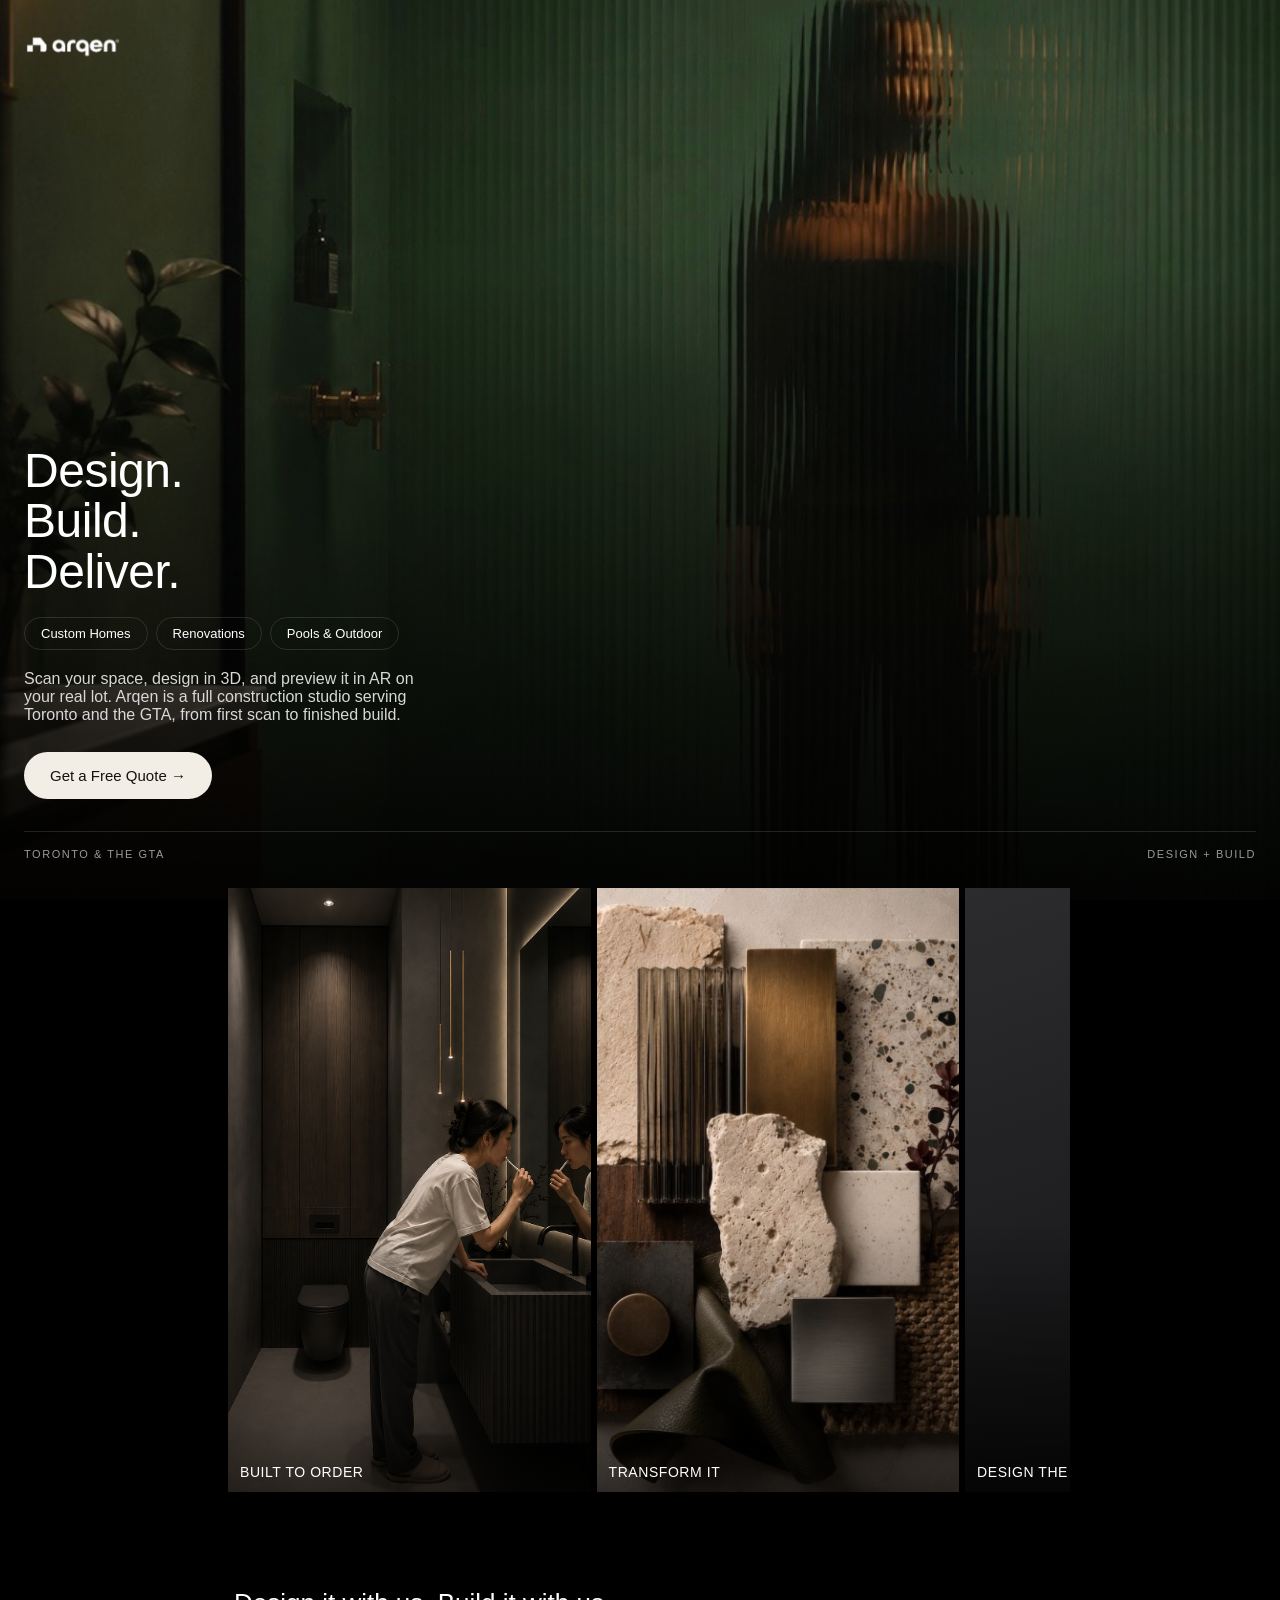
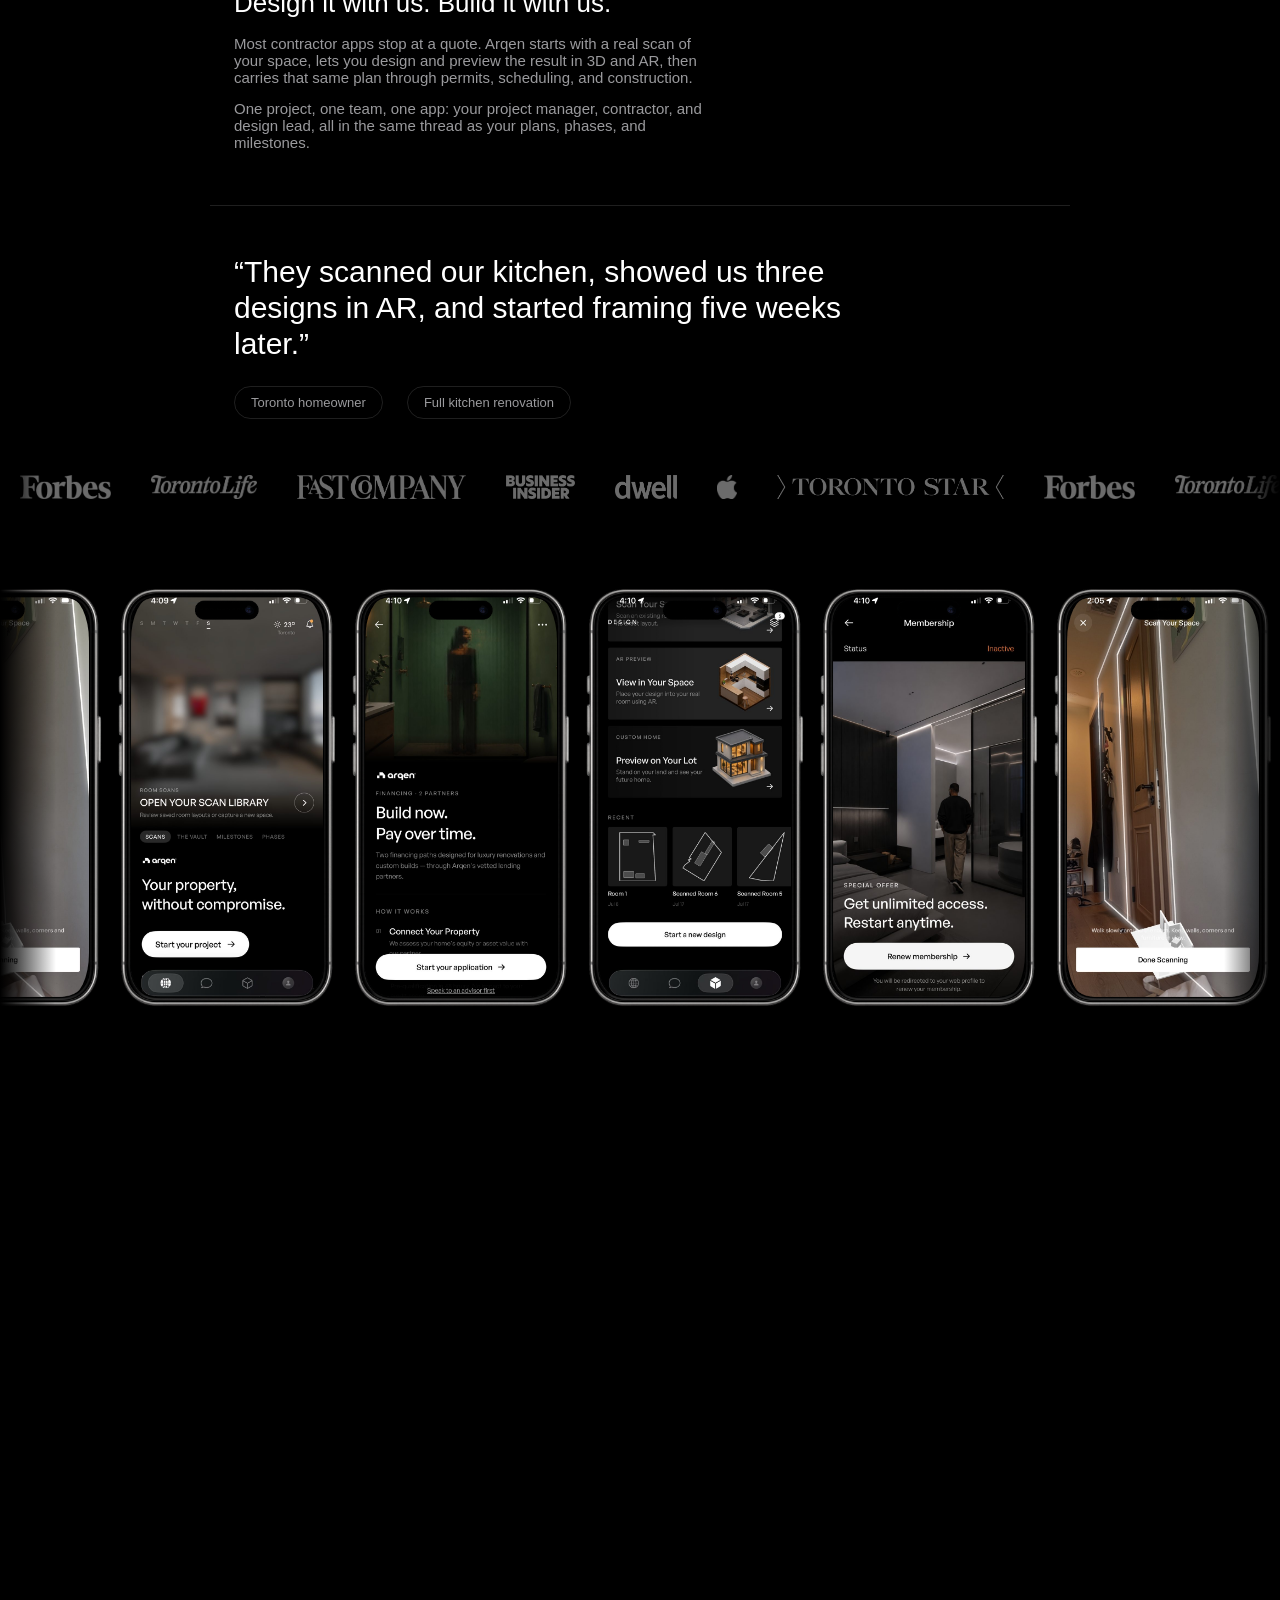
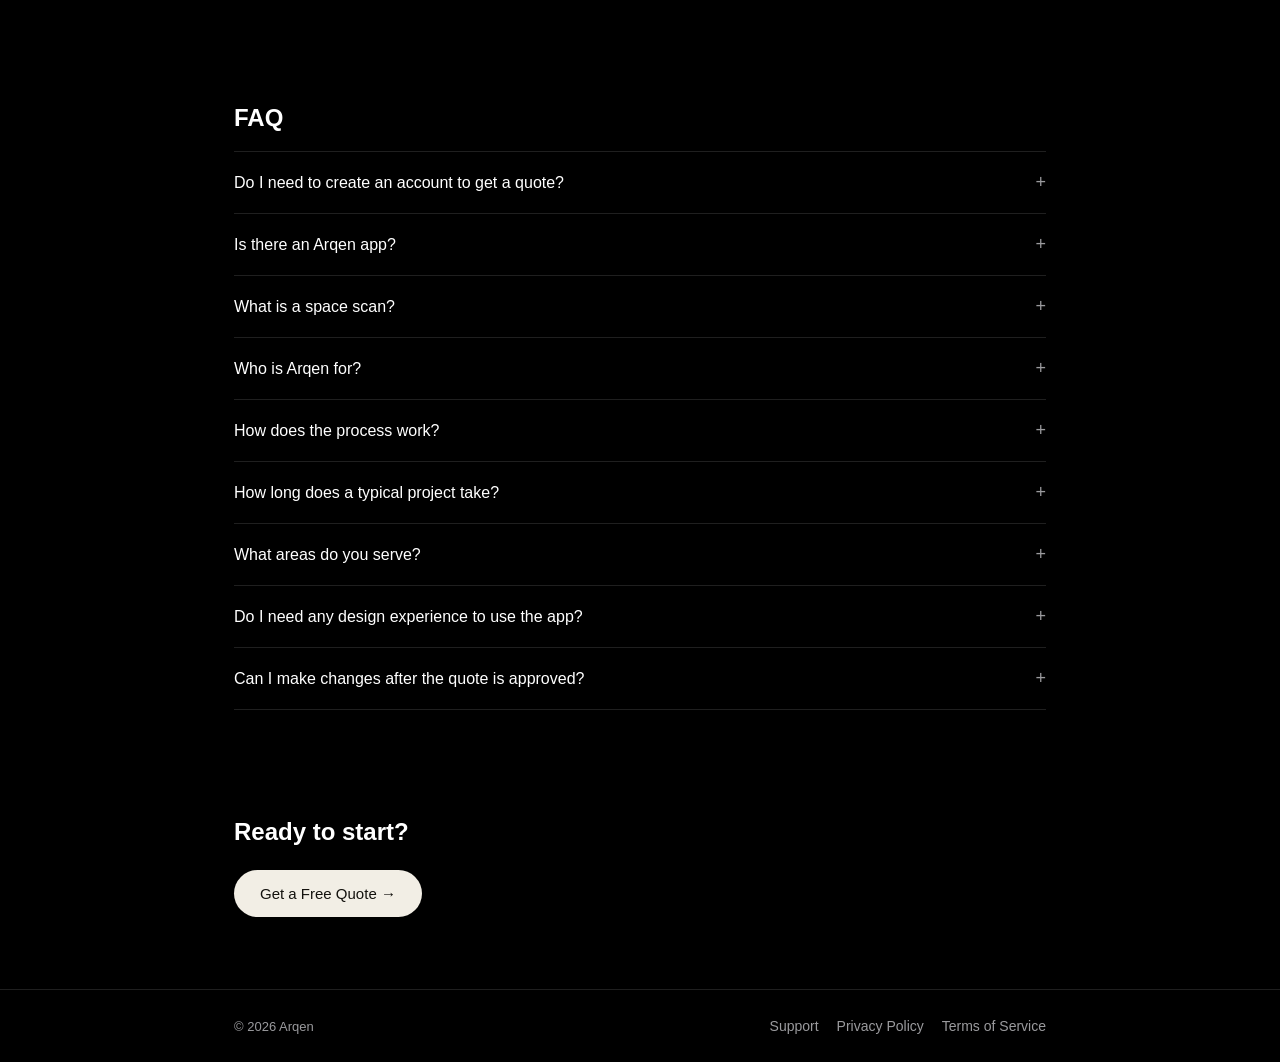
==== commit ae9275a7: "Add background image to Transform It card" ====
--- a/index.html
+++ b/index.html
@@ -45,7 +45,7 @@
         <div class="title">BUILT TO ORDER</div>
       </div>
     </div>
-    <div class="carousel-card">
+    <div class="carousel-card" style="background-image:url('img/transform-it.jpg');background-size:cover;background-position:center;">
       <div class="cap">
         <div class="title">TRANSFORM IT</div>
       </div>
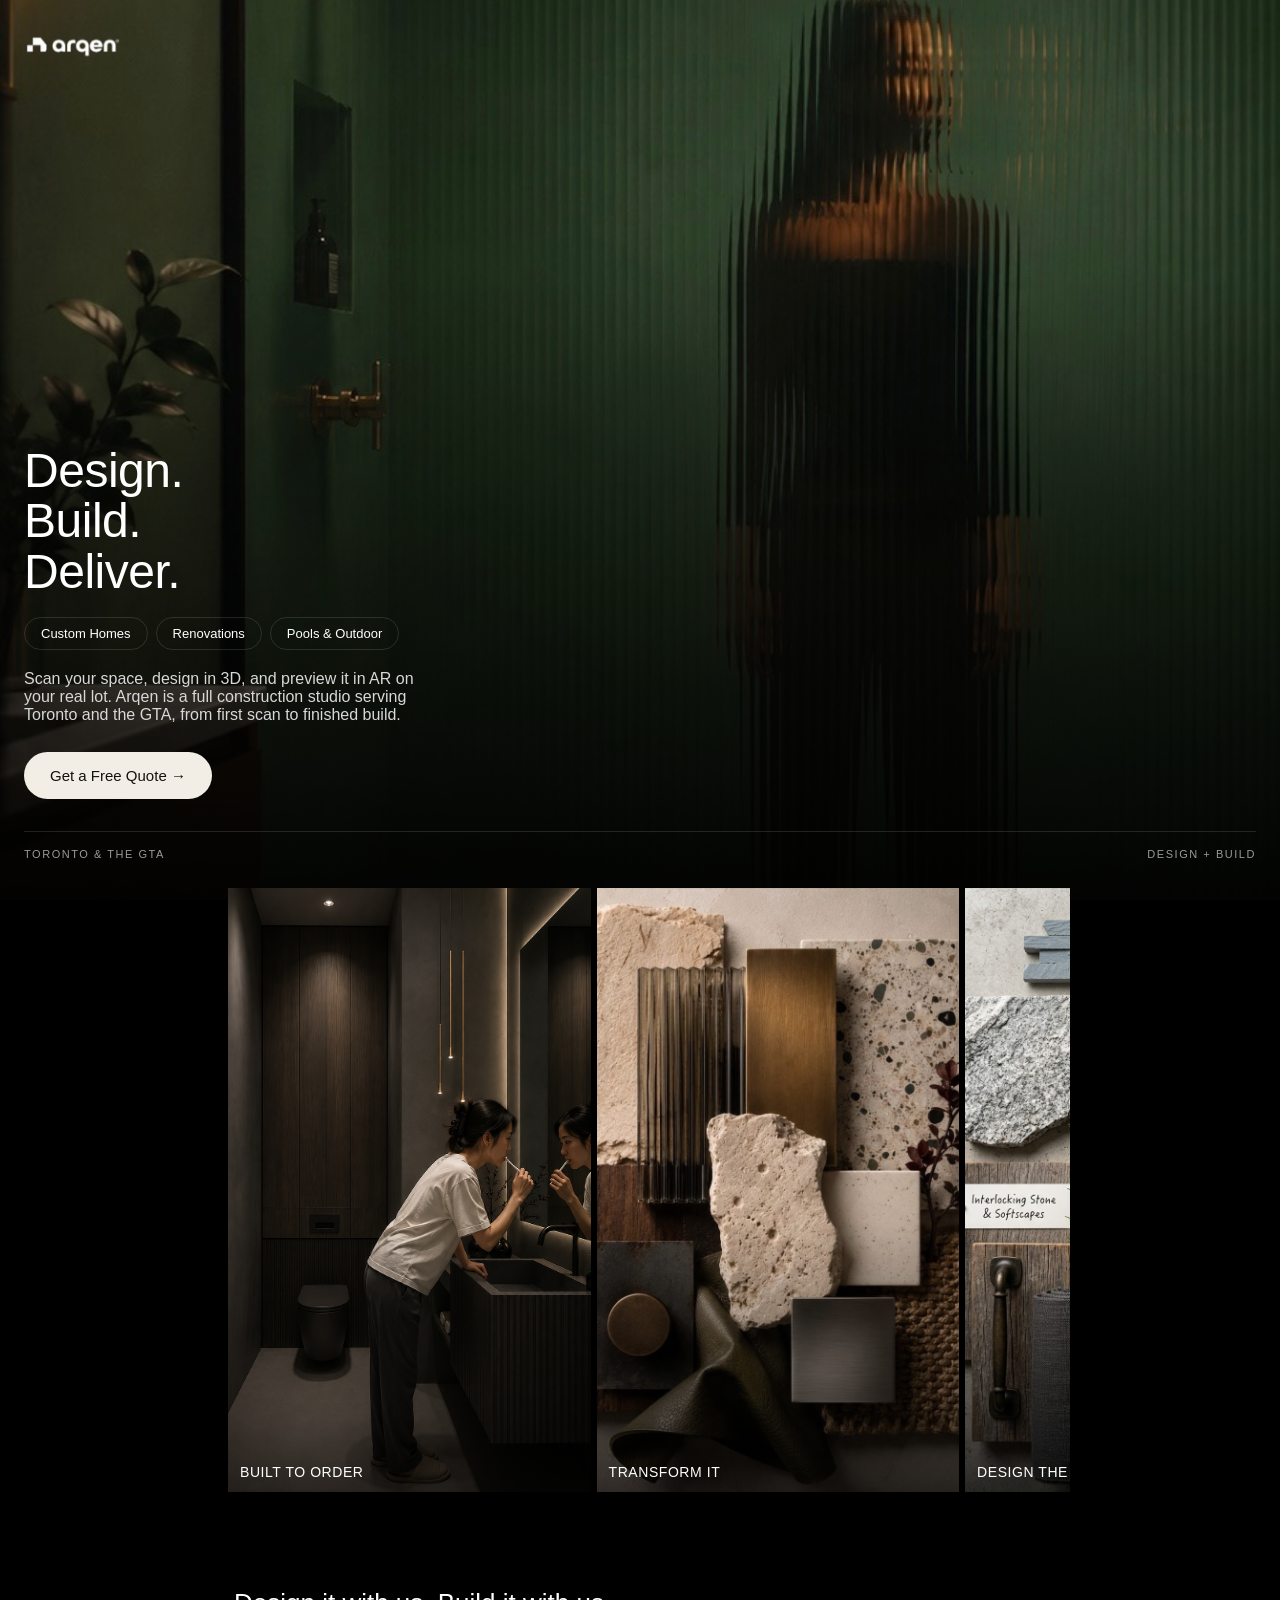
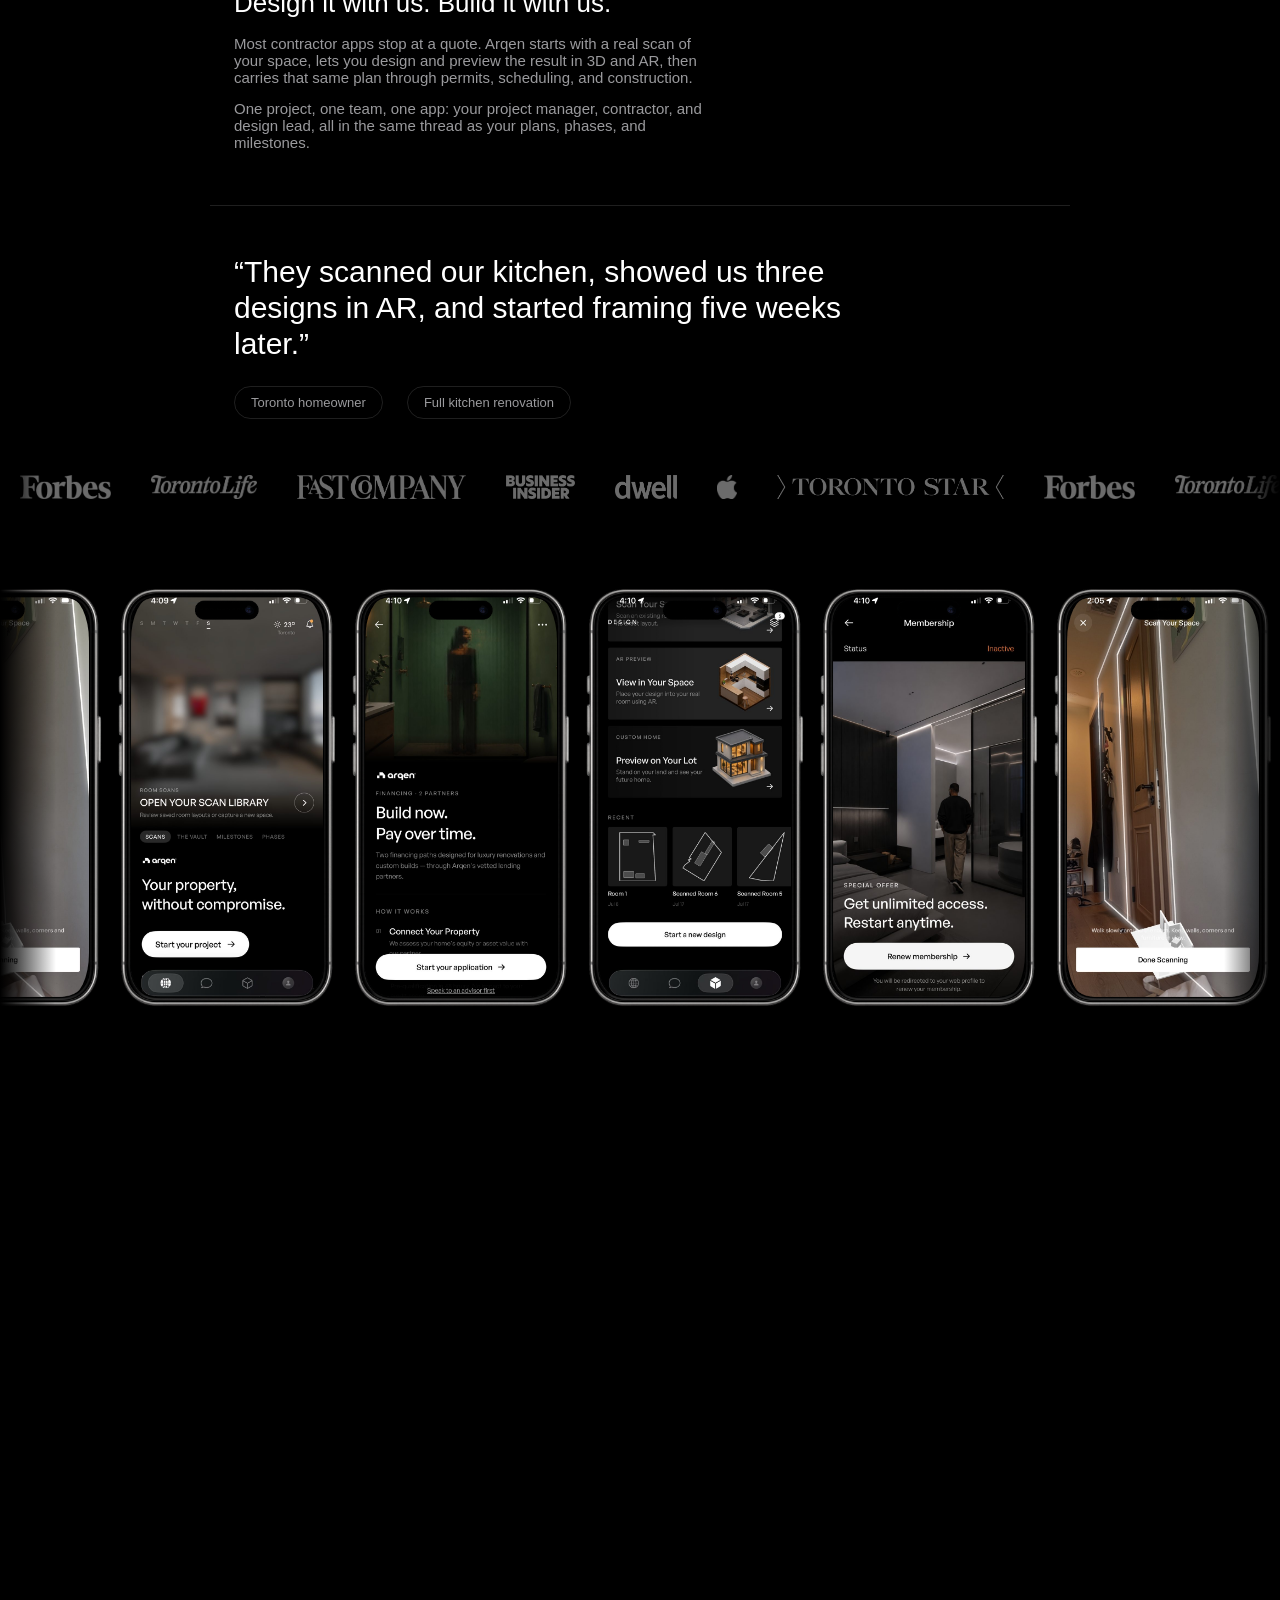
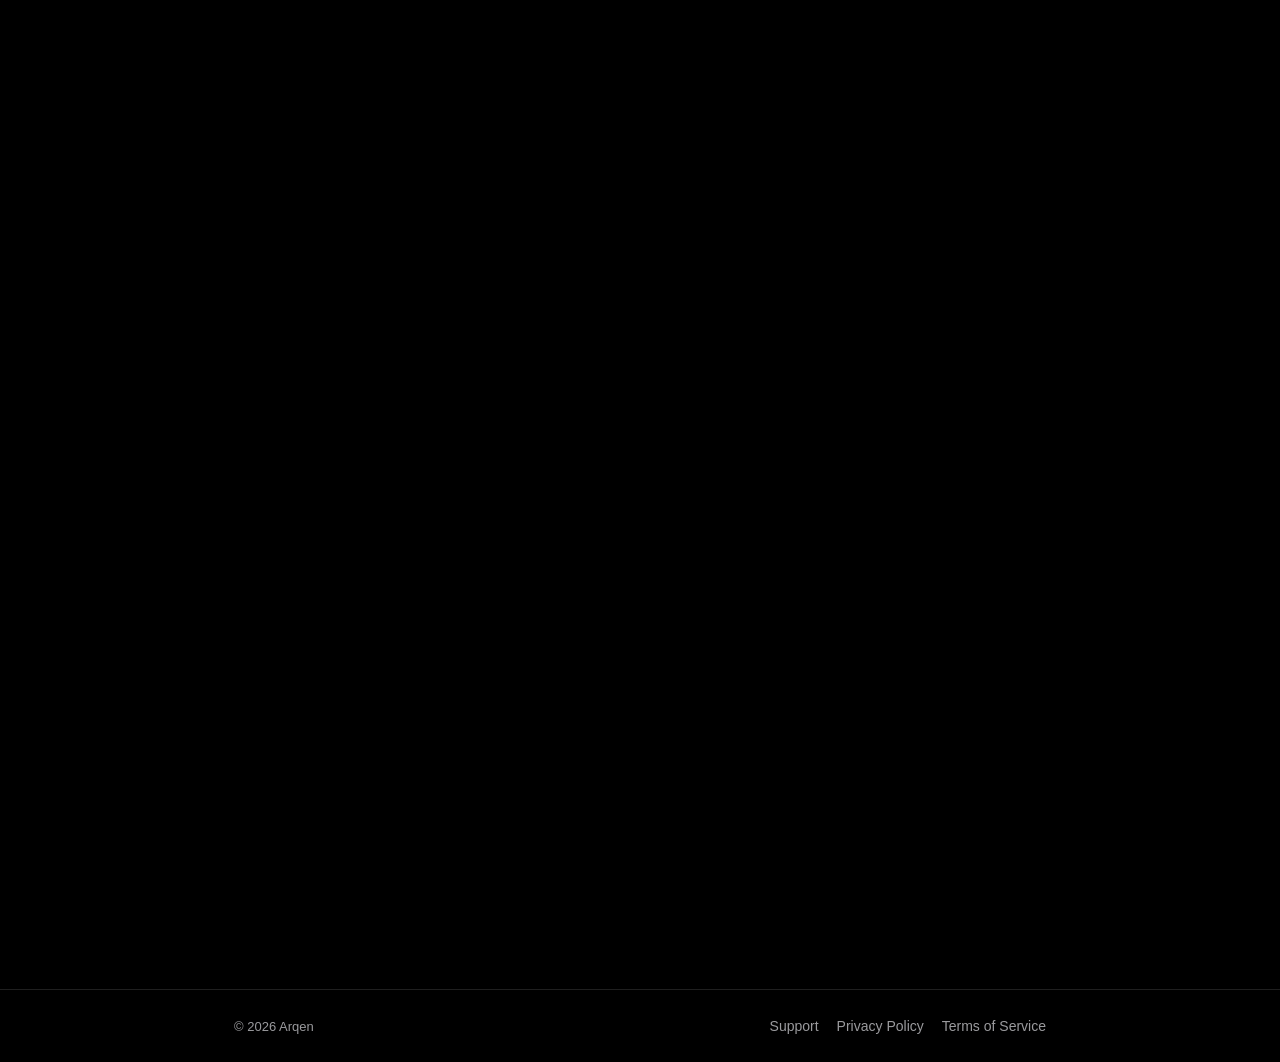
==== commit 099dc631: "Add background image to Design the Yard card" ====
--- a/index.html
+++ b/index.html
@@ -50,7 +50,7 @@
         <div class="title">TRANSFORM IT</div>
       </div>
     </div>
-    <div class="carousel-card">
+    <div class="carousel-card" style="background-image:url('img/design-the-yard.jpg');background-size:cover;background-position:center;">
       <div class="cap">
         <div class="title">DESIGN THE YARD</div>
       </div>
